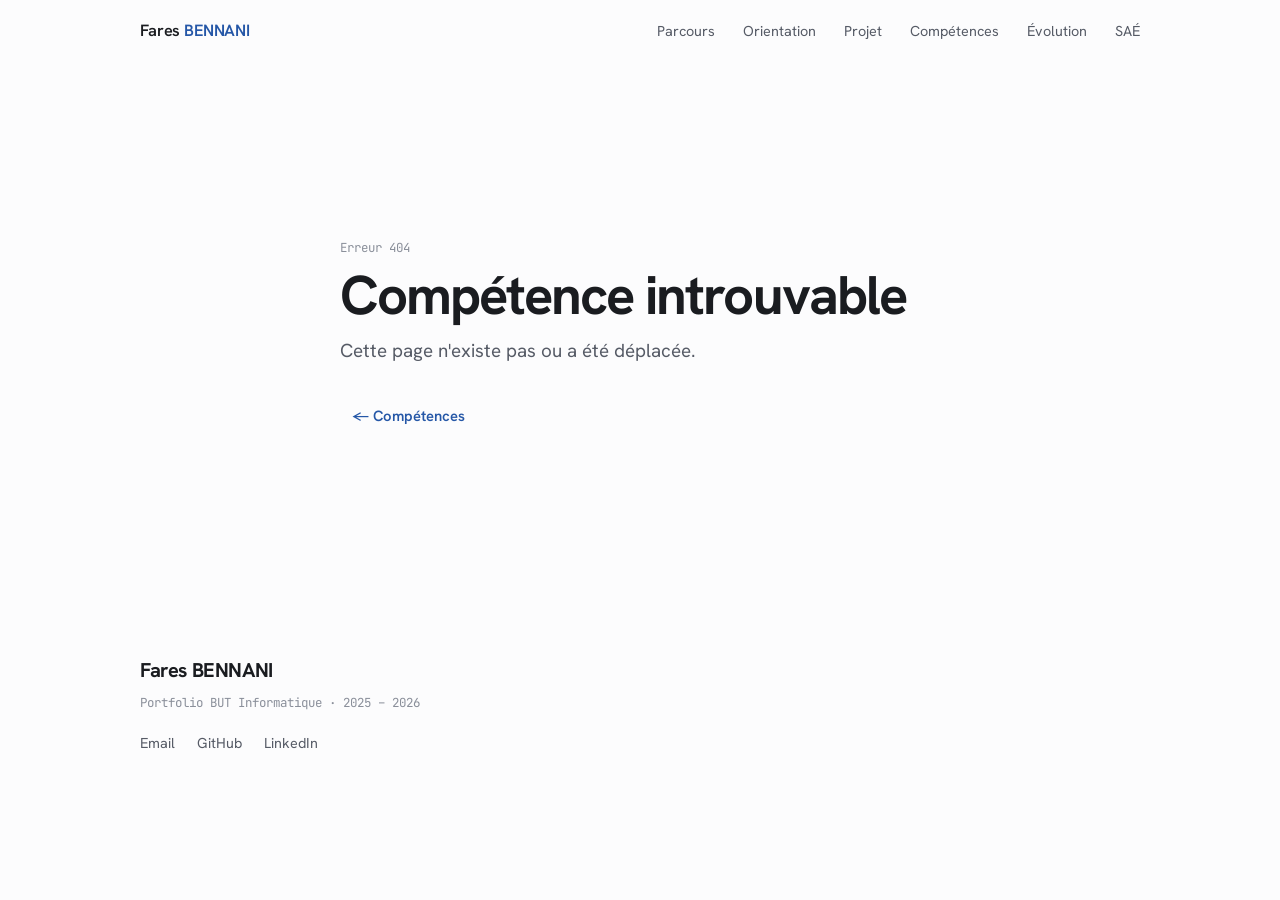
==== competence.html @ 4e6d329b "gros chantier" ====
<!DOCTYPE html>
<html lang="fr">
<head>
  <meta charset="UTF-8" />
  <meta name="viewport" content="width=device-width, initial-scale=1.0" />
  <title>Compétence — Fares BENNANI</title>
  <link rel="preconnect" href="https://fonts.googleapis.com" />
  <link rel="preconnect" href="https://fonts.gstatic.com" crossorigin />
  <link href="https://fonts.googleapis.com/css2?family=Hanken+Grotesk:wght@400;500;600;700&family=JetBrains+Mono:wght@400;500&display=swap" rel="stylesheet" />
  <link rel="stylesheet" href="css/style.css" />
</head>
<body data-page="competence">
  <header class="nav" id="navRoot"></header>
  <main id="main"></main>
  <footer class="footer" id="footerRoot"></footer>
  <script src="js/data.js"></script>
  <script src="js/app.js"></script>
</body>
</html>
---- css/style.css ----
/* ============================================================
   Portfolio — Fares BENNANI
   Thème clair, professionnel, minimaliste. Nuances de gris +
   un accent bleu sobre, rationné. Coins nets, interactions
   discrètes (aucun néon). Typo Hanken Grotesk + JetBrains Mono.
   Pas de filets : structure par bandes et contraste de surface.
   ============================================================ */

:root {
  /* Surfaces */
  --bg:        #fcfcfd;
  --bg-2:      #f2f3f5;   /* bande grise */
  --surface:   #f2f3f5;   /* cartes sur bande blanche */
  --surface-2: #e8eaed;   /* survol */

  /* Encre */
  --ink:      #1a1c20;
  --ink-soft: #565b66;
  --meta:     #8a8f9a;

  /* Accent (rationné) */
  --accent:       #2557a7;
  --accent-deep:  #1d4380;
  --accent-soft:  rgba(37, 87, 167, 0.10);
  --accent-faint: rgba(37, 87, 167, 0.06);

  /* Jauges */
  --track: #e1e4e9;

  /* Rayons — nets */
  --r-sm: 4px;
  --r-md: 6px;
  --r-lg: 8px;

  /* Rythme */
  --maxw:        1080px;
  --maxw-narrow: 680px;
  --gutter:      clamp(20px, 5vw, 40px);
  --pad-top:     clamp(104px, 14vw, 176px);
  --pad-bottom:  clamp(76px, 10vw, 140px);
  --gap-payload: clamp(44px, 6vw, 76px);

  /* Type */
  --font-display: 'Hanken Grotesk', -apple-system, BlinkMacSystemFont, 'Segoe UI', sans-serif;
  --font-text:    'Hanken Grotesk', -apple-system, BlinkMacSystemFont, 'Segoe UI', sans-serif;
  --font-mono:    'JetBrains Mono', ui-monospace, 'SF Mono', Menlo, monospace;

  --ease: cubic-bezier(0.4, 0, 0.2, 1);
}

* { margin: 0; padding: 0; box-sizing: border-box; }
html { scroll-behavior: smooth; }
body {
  font-family: var(--font-text);
  color: var(--ink);
  background: var(--bg);
  line-height: 1.55;
  -webkit-font-smoothing: antialiased;
  text-rendering: optimizeLegibility;
}
a { color: inherit; text-decoration: none; }
::selection { background: var(--accent-soft); }
:focus-visible { outline: 2px solid var(--accent); outline-offset: 3px; border-radius: var(--r-sm); }

/* ---------- Layout ---------- */
.container { width: 100%; max-width: var(--maxw); margin: 0 auto; padding: 0 var(--gutter); }
.container--narrow { max-width: var(--maxw-narrow); }
.section {
  padding: var(--pad-top) 0 var(--pad-bottom);
  background: var(--bg);
  --surface: #f2f3f5;
  --surface-2: #e8eaed;
}
.section--alt { background: var(--bg-2); --surface: #ffffff; --surface-2: #f4f5f7; }

/* ---------- Reveal ---------- */
.reveal { opacity: 0; transform: translateY(8px); transition: opacity .5s var(--ease), transform .5s var(--ease); }
.reveal.is-visible { opacity: 1; transform: none; }
@media (prefers-reduced-motion: reduce) {
  html { scroll-behavior: auto; }
  .reveal { opacity: 1; transform: none; transition: none; }
  * { transition-duration: .001ms !important; animation-duration: .001ms !important; }
}

/* ============ NAV ============ */
.nav {
  position: sticky; top: 0; z-index: 50;
  background: rgba(252, 252, 253, 0.82);
  backdrop-filter: saturate(160%) blur(16px);
  -webkit-backdrop-filter: saturate(160%) blur(16px);
}
.nav__inner {
  max-width: var(--maxw); margin: 0 auto; padding: 0 var(--gutter);
  height: 62px; display: flex; align-items: center; justify-content: space-between;
}
.nav__brand { font-family: var(--font-display); font-weight: 600; font-size: 1.02rem; letter-spacing: -0.01em; }
.nav__brand b { color: var(--accent); font-weight: 600; }
.nav__links { display: flex; gap: 28px; }
.nav__links a { position: relative; font-size: .9rem; color: var(--ink-soft); transition: color .2s var(--ease); }
.nav__links a::before {
  content: ""; position: absolute; left: -10px; top: 50%; width: 4px; height: 4px;
  border-radius: 1px; background: var(--accent); transform: translateY(-50%);
  opacity: 0; transition: opacity .18s var(--ease);
}
.nav__links a:hover { color: var(--ink); }
.nav__links a.is-active { color: var(--ink); }
.nav__links a.is-active::before { opacity: 1; }
.nav__toggle { display: none; flex-direction: column; gap: 5px; background: none; border: none; cursor: pointer; padding: 6px; }
.nav__toggle span { width: 22px; height: 1.5px; background: var(--ink); transition: transform .25s var(--ease), opacity .25s var(--ease); }
.nav__toggle.is-open span:nth-child(1) { transform: translateY(3.25px) rotate(45deg); }
.nav__toggle.is-open span:nth-child(2) { transform: translateY(-3.25px) rotate(-45deg); }

/* ============ HERO ============ */
.hero { padding: clamp(124px, 17vw, 210px) 0 clamp(84px, 11vw, 148px); }
.hero__eyebrow { font-family: var(--font-mono); font-size: .8rem; letter-spacing: .02em; color: var(--accent); margin-bottom: 22px; }
.hero__title { font-family: var(--font-display); font-weight: 700; font-size: clamp(3rem, 8vw, 5.8rem); line-height: 1; letter-spacing: -0.035em; }
.hero__accroche { font-family: var(--font-display); font-weight: 600; font-size: clamp(1.35rem, 3.4vw, 2.05rem); line-height: 1.15; letter-spacing: -0.02em; color: var(--accent); margin-top: 16px; }
.hero__lede { max-width: 56ch; margin-top: 22px; font-size: 1.175rem; line-height: 1.6; color: var(--ink-soft); }
.hero__actions { display: flex; gap: 12px; align-items: center; flex-wrap: wrap; margin-top: 36px; }

/* ============ BOUTONS (discrets, coins nets) ============ */
.btn { display: inline-flex; align-items: center; gap: 7px; padding: 11px 18px; border-radius: var(--r-sm); font-size: .925rem; font-weight: 600; transition: background .18s var(--ease), color .18s var(--ease); }
.btn--primary { background: var(--accent); color: #fff; }
.btn--primary:hover { background: var(--accent-deep); }
.btn--ghost { color: var(--accent); padding: 11px 12px; }
.btn--ghost:hover { background: var(--accent-soft); }

/* ============ EN-TÊTE DE SECTION ============ */
.section__head { margin-bottom: var(--gap-payload); }
.section__title { font-family: var(--font-display); font-weight: 700; font-size: clamp(1.9rem, 4.4vw, 3rem); line-height: 1.08; letter-spacing: -0.03em; }
.section__intro { max-width: 620px; margin-top: 14px; font-size: 1.15rem; line-height: 1.6; color: var(--ink-soft); }

/* Prose */
.prose { font-size: 1.15rem; line-height: 1.75; color: var(--ink-soft); }
.prose strong { color: var(--ink); font-weight: 600; }
.prose + .prose { margin-top: 16px; }

/* ============ GRILLES & CARTES ============ */
.grid { display: grid; grid-template-columns: repeat(auto-fit, minmax(260px, 1fr)); gap: clamp(14px, 2vw, 20px); }
.card { background: var(--surface); border-radius: var(--r-lg); padding: clamp(24px, 2.8vw, 34px); }
.card__title { font-family: var(--font-display); font-size: 1.2rem; font-weight: 600; margin-bottom: 10px; }
.card p { color: var(--ink-soft); font-size: 1.05rem; line-height: 1.6; }

/* Projet — axes */
.features { display: grid; grid-template-columns: repeat(auto-fit, minmax(220px, 1fr)); gap: clamp(14px, 2vw, 20px); }
.feature { background: var(--surface); border-radius: var(--r-lg); padding: clamp(22px, 2.4vw, 30px); }
.feature__title { font-family: var(--font-display); font-size: 1.18rem; font-weight: 600; margin-bottom: 8px; }
.feature p { color: var(--ink-soft); font-size: .98rem; line-height: 1.55; }

/* ============ TIMELINE ============ */
.timeline { display: flex; flex-direction: column; gap: clamp(34px, 5vw, 52px); }
.timeline__item { display: grid; grid-template-columns: minmax(110px, auto) 1fr; gap: clamp(16px, 3vw, 36px); align-items: start; }
.timeline__year { justify-self: start; font-family: var(--font-mono); font-size: .78rem; color: var(--ink-soft); background: var(--surface); padding: 5px 10px; border-radius: var(--r-sm); white-space: nowrap; }
.timeline__year--now { background: var(--accent); color: #fff; }
.timeline__body h3 { display: flex; align-items: center; gap: 9px; font-family: var(--font-display); font-weight: 600; font-size: 1.22rem; margin-bottom: 5px; }
.timeline__body h3::before { content: ""; flex: none; width: 6px; height: 6px; border-radius: 1px; background: var(--accent); }
.timeline__body p { color: var(--ink-soft); max-width: 620px; line-height: 1.6; }

/* ============ ÉVOLUTION ============ */
.evolution { display: grid; grid-template-columns: 1fr auto 1fr; gap: 20px; align-items: stretch; }
.evolution__col { background: var(--surface); border-radius: var(--r-lg); padding: clamp(24px, 2.8vw, 34px); }
.evolution__tag { display: inline-block; font-family: var(--font-mono); font-size: .78rem; color: var(--ink-soft); background: var(--surface-2); padding: 4px 10px; border-radius: var(--r-sm); margin-bottom: 14px; }
.evolution__tag--now { background: var(--accent); color: #fff; }
.evolution__col p { color: var(--ink-soft); line-height: 1.6; }
.evolution__arrow { align-self: center; font-size: 1.4rem; color: var(--meta); }

/* ============ COMPÉTENCES ============ */
.skills { display: grid; grid-template-columns: repeat(2, 1fr); gap: clamp(12px, 1.6vw, 18px); }
.skill { display: flex; flex-direction: column; gap: 12px; text-align: left; background: var(--surface); border: none; border-radius: var(--r-lg); padding: 20px 22px; color: inherit; cursor: pointer; transition: background .18s var(--ease); }
.skill:hover { background: var(--surface-2); }
.skill__head { display: flex; align-items: baseline; justify-content: space-between; gap: 12px; }
.skill__name { font-family: var(--font-display); font-size: 1.15rem; font-weight: 600; }
.skill__level { font-family: var(--font-mono); font-size: .72rem; letter-spacing: .02em; text-transform: uppercase; color: var(--meta); }
.skill__level--master { color: var(--accent); }
.skill__track { position: relative; height: 5px; border-radius: 999px; background: var(--track); }
.skill__fill { position: absolute; inset: 0 auto 0 0; width: var(--now); border-radius: 999px; background: var(--accent); transform-origin: left; transform: scaleX(0); transition: transform .7s var(--ease); }
.reveal.is-visible .skill__fill, .skill.is-visible .skill__fill { transform: scaleX(1); }
.skill__before { position: absolute; top: 50%; left: var(--before); width: 9px; height: 9px; border-radius: 50%; background: var(--bg); box-shadow: 0 0 0 2px var(--meta) inset; transform: translate(-50%, -50%); }
.skill__scale { display: flex; justify-content: space-between; gap: 8px; font-family: var(--font-mono); font-size: .74rem; color: var(--meta); }
.skill__pt--now { color: var(--accent); }
.skill__pt--new { color: var(--accent); text-transform: uppercase; letter-spacing: .03em; }
.skill__cue { font-size: .8rem; font-weight: 600; color: var(--accent); opacity: 0; transition: opacity .18s var(--ease); }
.skill:hover .skill__cue { opacity: 1; }

/* Savoir-être */
.softskills { display: flex; flex-wrap: wrap; align-items: center; gap: 9px; margin-top: 32px; }
.softskills__label { font-family: var(--font-mono); font-size: .74rem; text-transform: uppercase; color: var(--meta); margin-right: 6px; }
.chip { display: inline-block; font-size: .875rem; font-weight: 500; color: var(--ink); background: var(--surface); border-radius: var(--r-sm); padding: 7px 12px; transition: background .18s var(--ease), color .18s var(--ease); }
a.chip:hover { background: var(--accent-soft); color: var(--accent); }

/* ============ SAÉ ============ */
.sae-group + .sae-group { margin-top: clamp(34px, 5vw, 60px); }
.sae-group__title { display: flex; align-items: baseline; gap: 12px; margin-bottom: 18px; }
.sae-group__name { font-family: var(--font-display); font-size: 1.35rem; font-weight: 700; letter-spacing: -0.02em; }
.sae-group__range { font-family: var(--font-mono); font-size: .78rem; color: var(--meta); }
.sae-card { display: flex; flex-direction: column; background: var(--surface); border-radius: var(--r-lg); padding: 22px; transition: background .18s var(--ease); }
.sae-card:hover { background: var(--surface-2); }
.sae-card__id { font-family: var(--font-mono); font-size: .78rem; color: var(--accent); }
.sae-card__title { font-family: var(--font-display); font-size: 1.1rem; font-weight: 600; margin: 9px 0 7px; }
.sae-card__desc { color: var(--ink-soft); font-size: .98rem; line-height: 1.55; flex: 1; }
.sae-card__more { margin-top: 16px; display: flex; gap: 14px; font-size: .85rem; font-weight: 600; color: var(--accent); }
.sae-card__more .mono { font-family: var(--font-mono); font-weight: 400; color: var(--meta); }

/* ============ PAGES DÉTAIL ============ */
.detail__hero { padding: clamp(48px, 7vw, 88px) 0 clamp(34px, 5vw, 52px); background: var(--bg-2); --surface: #ffffff; }
.detail__back { display: inline-block; font-size: .875rem; font-weight: 600; color: var(--accent); margin-bottom: 24px; }
.detail__meta { font-family: var(--font-mono); font-size: .78rem; color: var(--meta); }
.detail__meta .is-master { color: var(--accent); }
.detail__title { font-family: var(--font-display); font-weight: 700; font-size: clamp(2.1rem, 5vw, 3.4rem); line-height: 1.05; letter-spacing: -0.035em; margin-top: 10px; }
.detail__tagline { font-size: 1.18rem; color: var(--ink-soft); margin-top: 12px; max-width: 640px; }
.detail__tags { display: flex; flex-wrap: wrap; gap: 9px; margin-top: 22px; }
.detail__actions { display: flex; flex-wrap: wrap; gap: 12px; margin-top: 26px; }
.detail h2 { font-family: var(--font-display); font-size: 1.4rem; font-weight: 700; letter-spacing: -0.02em; margin: 40px 0 12px; }
.detail h2:first-child { margin-top: 0; }
.detail .prose { color: var(--ink-soft); }
.points { margin: 0; padding-left: 20px; color: var(--ink-soft); }
.points li { font-size: 1.05rem; line-height: 1.6; margin-bottom: 7px; }
.projet__img { width: 100%; border-radius: var(--r-md); margin: 8px 0 24px; display: block; }
.projet__img-placeholder { width: 100%; min-height: 220px; background: var(--surface-2); border-radius: var(--r-md); display: flex; align-items: center; justify-content: center; color: var(--meta); font-family: var(--mono); font-size: 0.85rem; margin: 8px 0 24px; }
.chip--solid { background: var(--accent); color: #fff; }
.chip--mono { font-family: var(--font-mono); font-size: .8rem; }

/* Preuve (callout sans titre) */
.proofnote { position: relative; background: var(--accent-faint); border-radius: var(--r-md); padding: 15px 17px 15px 32px; margin-bottom: 8px; color: var(--ink); font-size: 1.05rem; line-height: 1.6; }
.proofnote::before { content: ""; position: absolute; left: 15px; top: 22px; width: 6px; height: 6px; border-radius: 1px; background: var(--accent); }

/* Extrait de code (clair) */
.codeblock { margin: 0; background: var(--bg-2); color: #20242c; border-radius: var(--r-md); padding: 18px 20px; overflow-x: auto; font-family: var(--font-mono); font-size: .82rem; line-height: 1.65; }
.codeblock code { font-family: inherit; white-space: pre; }

/* Réfs projets (page compétence) */
.reflist { display: grid; gap: 12px; }
.refcard { background: var(--surface); border-radius: var(--r-md); padding: 20px 22px; }
.refcard__title { font-family: var(--font-display); font-size: 1.1rem; font-weight: 600; }
.refcard__desc { color: var(--ink-soft); margin-top: 5px; line-height: 1.55; }
.refcard__actions { display: flex; flex-wrap: wrap; gap: 18px; margin-top: 13px; font-size: .875rem; font-weight: 600; }
.refcard__actions a { color: var(--accent); }

/* ============ FOOTER ============ */
.footer { padding: clamp(56px, 7vw, 88px) 0 56px; background: var(--bg); }
.footer__name { font-family: var(--font-display); font-weight: 700; font-size: 1.25rem; letter-spacing: -0.02em; }
.footer__meta { font-family: var(--font-mono); color: var(--meta); font-size: .78rem; margin: 7px 0 20px; }
.footer__links { display: flex; flex-wrap: wrap; gap: 22px; }
.footer__links a { font-size: .9rem; color: var(--ink-soft); transition: color .18s var(--ease); }
.footer__links a:hover { color: var(--accent); }

/* ============ RESPONSIVE ============ */
@media (max-width: 760px) {
  .nav__links {
    position: fixed; inset: 62px 0 auto 0; flex-direction: column; gap: 0;
    background: rgba(252, 252, 253, 0.98); backdrop-filter: blur(16px); -webkit-backdrop-filter: blur(16px);
    padding: 8px 0; transform: translateY(-130%); transition: transform .3s var(--ease);
  }
  .nav__links.is-open { transform: translateY(0); }
  .nav__links a { padding: 14px var(--gutter); }
  .nav__links a::before { display: none; }
  .nav__toggle { display: flex; }
  .skills { grid-template-columns: 1fr; }
  .evolution { grid-template-columns: 1fr; }
  .evolution__arrow { transform: rotate(90deg); justify-self: center; }
  .timeline__item { grid-template-columns: 1fr; gap: 12px; }
}
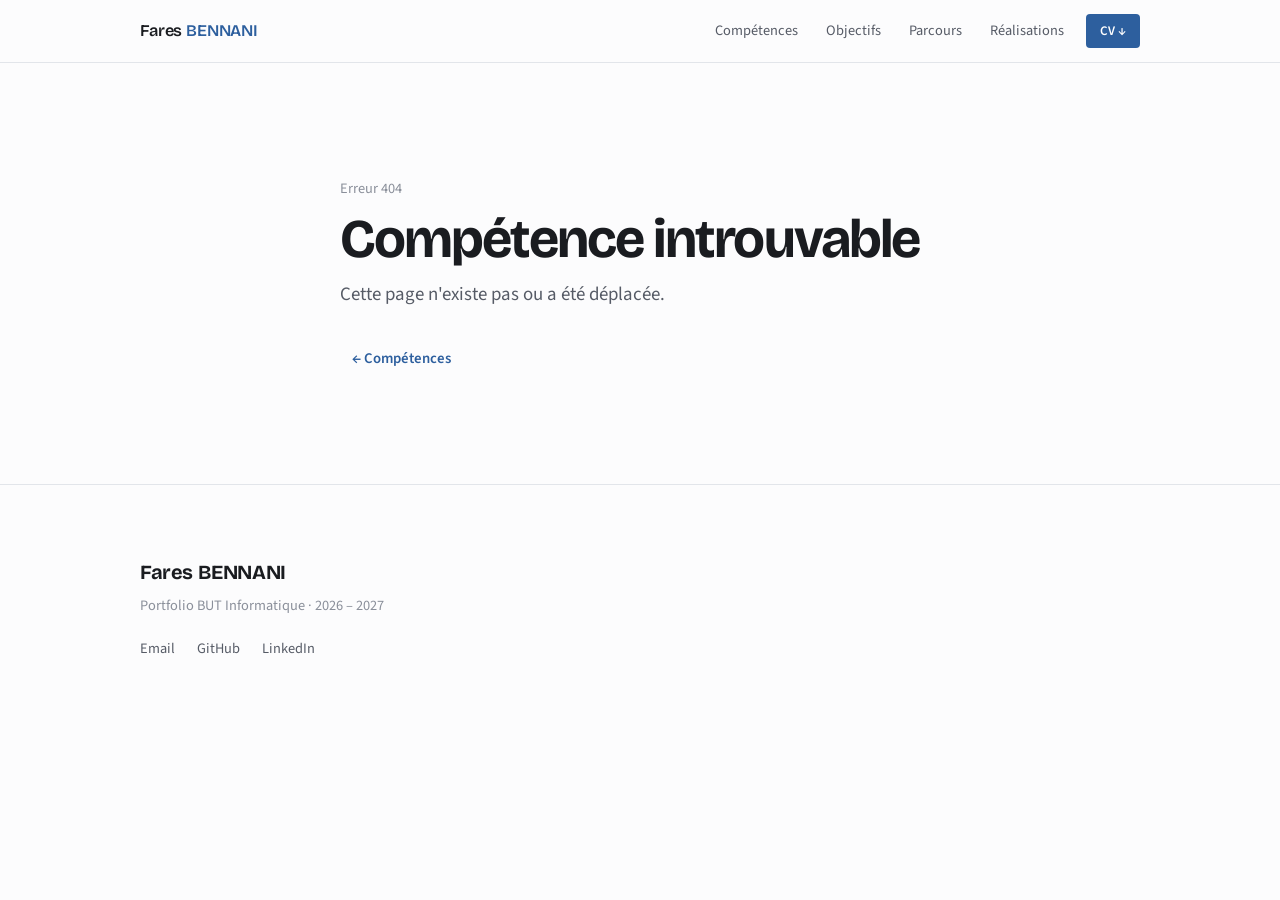
==== commit 41743ed8: "Mise à jour du portfolio pour le BUT 3 - Passage en BUT 3 (2026-2027) : en-tête, parcours et objecti" ====
--- a/competence.html
+++ b/competence.html
@@ -6,7 +6,7 @@
   <title>Compétence — Fares BENNANI</title>
   <link rel="preconnect" href="https://fonts.googleapis.com" />
   <link rel="preconnect" href="https://fonts.gstatic.com" crossorigin />
-  <link href="https://fonts.googleapis.com/css2?family=Hanken+Grotesk:wght@400;500;600;700&family=JetBrains+Mono:wght@400;500&display=swap" rel="stylesheet" />
+  <link href="https://fonts.googleapis.com/css2?family=Bricolage+Grotesque:opsz,wght@12..96,600;12..96,700&family=Source+Sans+3:wght@400;500;600;700&family=JetBrains+Mono:wght@400&display=swap" rel="stylesheet" />
   <link rel="stylesheet" href="css/style.css" />
 </head>
 <body data-page="competence">
--- a/css/style.css
+++ b/css/style.css
@@ -1,9 +1,10 @@
 /* ============================================================
    Portfolio — Fares BENNANI
    Thème clair, professionnel, minimaliste. Nuances de gris +
-   un accent bleu sobre, rationné. Coins nets, interactions
-   discrètes (aucun néon). Typo Hanken Grotesk + JetBrains Mono.
-   Pas de filets : structure par bandes et contraste de surface.
+   un accent bleu sobre (celui du CV), rationné. Coins nets,
+   interactions discrètes. Typo Bricolage Grotesque (titres) +
+   Source Sans 3 (texte) ; JetBrains Mono réservé au code.
+   Cartes blanches à filet fin, structure par bandes.
    ============================================================ */
 
 :root {
@@ -19,10 +20,14 @@
   --meta:     #8a8f9a;
 
   /* Accent (rationné) */
-  --accent:       #2557a7;
-  --accent-deep:  #1d4380;
-  --accent-soft:  rgba(37, 87, 167, 0.10);
-  --accent-faint: rgba(37, 87, 167, 0.06);
+  --accent:       #2d5f9e;
+  --accent-deep:  #224a7c;
+  --accent-soft:  rgba(45, 95, 158, 0.10);
+  --accent-faint: rgba(45, 95, 158, 0.06);
+
+  /* Filets */
+  --line:   #e2e5ea;
+  --line-2: #c9ced6;
 
   /* Jauges */
   --track: #e1e4e9;
@@ -36,13 +41,13 @@
   --maxw:        1080px;
   --maxw-narrow: 680px;
   --gutter:      clamp(20px, 5vw, 40px);
-  --pad-top:     clamp(104px, 14vw, 176px);
-  --pad-bottom:  clamp(76px, 10vw, 140px);
-  --gap-payload: clamp(44px, 6vw, 76px);
+  --pad-top:     clamp(72px, 9vw, 120px);
+  --pad-bottom:  clamp(64px, 8vw, 104px);
+  --gap-payload: clamp(30px, 4vw, 48px);
 
   /* Type */
-  --font-display: 'Hanken Grotesk', -apple-system, BlinkMacSystemFont, 'Segoe UI', sans-serif;
-  --font-text:    'Hanken Grotesk', -apple-system, BlinkMacSystemFont, 'Segoe UI', sans-serif;
+  --font-display: 'Bricolage Grotesque', -apple-system, BlinkMacSystemFont, 'Segoe UI', sans-serif;
+  --font-text:    'Source Sans 3', -apple-system, BlinkMacSystemFont, 'Segoe UI', sans-serif;
   --font-mono:    'JetBrains Mono', ui-monospace, 'SF Mono', Menlo, monospace;
 
   --ease: cubic-bezier(0.4, 0, 0.2, 1);
@@ -68,10 +73,10 @@
 .section {
   padding: var(--pad-top) 0 var(--pad-bottom);
   background: var(--bg);
-  --surface: #f2f3f5;
-  --surface-2: #e8eaed;
-}
-.section--alt { background: var(--bg-2); --surface: #ffffff; --surface-2: #f4f5f7; }
+  --surface: #ffffff;
+  --surface-2: #f7f8fa;
+}
+.section--alt { background: var(--bg-2); --surface: #ffffff; --surface-2: #ffffff; }
 
 /* ---------- Reveal ---------- */
 .reveal { opacity: 0; transform: translateY(8px); transition: opacity .5s var(--ease), transform .5s var(--ease); }
@@ -85,9 +90,8 @@
 /* ============ NAV ============ */
 .nav {
   position: sticky; top: 0; z-index: 50;
-  background: rgba(252, 252, 253, 0.82);
-  backdrop-filter: saturate(160%) blur(16px);
-  -webkit-backdrop-filter: saturate(160%) blur(16px);
+  background: var(--bg);
+  border-bottom: 1px solid var(--line);
 }
 .nav__inner {
   max-width: var(--maxw); margin: 0 auto; padding: 0 var(--gutter);
@@ -105,17 +109,22 @@
 .nav__links a:hover { color: var(--ink); }
 .nav__links a.is-active { color: var(--ink); }
 .nav__links a.is-active::before { opacity: 1; }
+.nav__right { display: flex; align-items: center; gap: 22px; }
+.nav__cv { font-size: .82rem; font-weight: 600; color: #fff; background: var(--accent); padding: 7px 14px; border-radius: var(--r-sm); transition: background .18s var(--ease); white-space: nowrap; }
+.nav__cv:hover { background: var(--accent-deep); }
 .nav__toggle { display: none; flex-direction: column; gap: 5px; background: none; border: none; cursor: pointer; padding: 6px; }
 .nav__toggle span { width: 22px; height: 1.5px; background: var(--ink); transition: transform .25s var(--ease), opacity .25s var(--ease); }
 .nav__toggle.is-open span:nth-child(1) { transform: translateY(3.25px) rotate(45deg); }
 .nav__toggle.is-open span:nth-child(2) { transform: translateY(-3.25px) rotate(-45deg); }
 
 /* ============ HERO ============ */
-.hero { padding: clamp(124px, 17vw, 210px) 0 clamp(84px, 11vw, 148px); }
+.hero { padding: clamp(80px, 11vw, 140px) 0 clamp(64px, 8vw, 104px); border-bottom: 1px solid var(--line); }
 .hero__eyebrow { font-family: var(--font-mono); font-size: .8rem; letter-spacing: .02em; color: var(--accent); margin-bottom: 22px; }
-.hero__title { font-family: var(--font-display); font-weight: 700; font-size: clamp(3rem, 8vw, 5.8rem); line-height: 1; letter-spacing: -0.035em; }
+.hero__title { font-family: var(--font-display); font-weight: 700; font-size: clamp(2.8rem, 7.4vw, 5.2rem); line-height: 1; letter-spacing: -0.03em; }
 .hero__accroche { font-family: var(--font-display); font-weight: 600; font-size: clamp(1.35rem, 3.4vw, 2.05rem); line-height: 1.15; letter-spacing: -0.02em; color: var(--accent); margin-top: 16px; }
 .hero__lede { max-width: 56ch; margin-top: 22px; font-size: 1.175rem; line-height: 1.6; color: var(--ink-soft); }
+.hero__inline-link { color: var(--accent); font-weight: 600; text-decoration: none; border-bottom: 1.5px solid transparent; transition: border-color .15s; }
+.hero__inline-link:hover { border-bottom-color: var(--accent); }
 .hero__actions { display: flex; gap: 12px; align-items: center; flex-wrap: wrap; margin-top: 36px; }
 
 /* ============ BOUTONS (discrets, coins nets) ============ */
@@ -127,7 +136,7 @@
 
 /* ============ EN-TÊTE DE SECTION ============ */
 .section__head { margin-bottom: var(--gap-payload); }
-.section__title { font-family: var(--font-display); font-weight: 700; font-size: clamp(1.9rem, 4.4vw, 3rem); line-height: 1.08; letter-spacing: -0.03em; }
+.section__title { font-family: var(--font-display); font-weight: 700; font-size: clamp(1.8rem, 4vw, 2.6rem); line-height: 1.1; letter-spacing: -0.025em; }
 .section__intro { max-width: 620px; margin-top: 14px; font-size: 1.15rem; line-height: 1.6; color: var(--ink-soft); }
 
 /* Prose */
@@ -137,74 +146,78 @@
 
 /* ============ GRILLES & CARTES ============ */
 .grid { display: grid; grid-template-columns: repeat(auto-fit, minmax(260px, 1fr)); gap: clamp(14px, 2vw, 20px); }
-.card { background: var(--surface); border-radius: var(--r-lg); padding: clamp(24px, 2.8vw, 34px); }
+.card { background: var(--surface); border: 1px solid var(--line); border-radius: var(--r-lg); padding: clamp(24px, 2.8vw, 34px); }
 .card__title { font-family: var(--font-display); font-size: 1.2rem; font-weight: 600; margin-bottom: 10px; }
 .card p { color: var(--ink-soft); font-size: 1.05rem; line-height: 1.6; }
 
 /* Projet — axes */
 .features { display: grid; grid-template-columns: repeat(auto-fit, minmax(220px, 1fr)); gap: clamp(14px, 2vw, 20px); }
-.feature { background: var(--surface); border-radius: var(--r-lg); padding: clamp(22px, 2.4vw, 30px); }
+.feature { background: var(--surface); border: 1px solid var(--line); border-radius: var(--r-lg); padding: clamp(22px, 2.4vw, 30px); }
 .feature__title { font-family: var(--font-display); font-size: 1.18rem; font-weight: 600; margin-bottom: 8px; }
 .feature p { color: var(--ink-soft); font-size: .98rem; line-height: 1.55; }
 
 /* ============ TIMELINE ============ */
 .timeline { display: flex; flex-direction: column; gap: clamp(34px, 5vw, 52px); }
 .timeline__item { display: grid; grid-template-columns: minmax(110px, auto) 1fr; gap: clamp(16px, 3vw, 36px); align-items: start; }
-.timeline__year { justify-self: start; font-family: var(--font-mono); font-size: .78rem; color: var(--ink-soft); background: var(--surface); padding: 5px 10px; border-radius: var(--r-sm); white-space: nowrap; }
-.timeline__year--now { background: var(--accent); color: #fff; }
+.timeline__year { justify-self: start; font-size: .95rem; font-weight: 600; font-variant-numeric: tabular-nums; color: var(--ink-soft); padding: 2px 0; white-space: nowrap; }
+.timeline__year--now { color: var(--accent); }
 .timeline__body h3 { display: flex; align-items: center; gap: 9px; font-family: var(--font-display); font-weight: 600; font-size: 1.22rem; margin-bottom: 5px; }
 .timeline__body h3::before { content: ""; flex: none; width: 6px; height: 6px; border-radius: 1px; background: var(--accent); }
 .timeline__body p { color: var(--ink-soft); max-width: 620px; line-height: 1.6; }
 
 /* ============ ÉVOLUTION ============ */
 .evolution { display: grid; grid-template-columns: 1fr auto 1fr; gap: 20px; align-items: stretch; }
-.evolution__col { background: var(--surface); border-radius: var(--r-lg); padding: clamp(24px, 2.8vw, 34px); }
-.evolution__tag { display: inline-block; font-family: var(--font-mono); font-size: .78rem; color: var(--ink-soft); background: var(--surface-2); padding: 4px 10px; border-radius: var(--r-sm); margin-bottom: 14px; }
+.evolution__col { background: var(--surface); border: 1px solid var(--line); border-radius: var(--r-lg); padding: clamp(24px, 2.8vw, 34px); }
+.evolution__tag { display: inline-block; font-size: .85rem; font-weight: 600; color: var(--ink-soft); background: var(--surface-2); padding: 4px 10px; border-radius: var(--r-sm); margin-bottom: 14px; }
 .evolution__tag--now { background: var(--accent); color: #fff; }
 .evolution__col p { color: var(--ink-soft); line-height: 1.6; }
 .evolution__arrow { align-self: center; font-size: 1.4rem; color: var(--meta); }
 
 /* ============ COMPÉTENCES ============ */
 .skills { display: grid; grid-template-columns: repeat(2, 1fr); gap: clamp(12px, 1.6vw, 18px); }
-.skill { display: flex; flex-direction: column; gap: 12px; text-align: left; background: var(--surface); border: none; border-radius: var(--r-lg); padding: 20px 22px; color: inherit; cursor: pointer; transition: background .18s var(--ease); }
-.skill:hover { background: var(--surface-2); }
+.skill { display: flex; flex-direction: column; gap: 12px; text-align: left; background: var(--surface); border: 1px solid var(--line); border-radius: var(--r-lg); padding: 20px 22px; color: inherit; cursor: pointer; transition: border-color .18s var(--ease); }
+.skill:hover { border-color: var(--line-2); }
 .skill__head { display: flex; align-items: baseline; justify-content: space-between; gap: 12px; }
 .skill__name { font-family: var(--font-display); font-size: 1.15rem; font-weight: 600; }
-.skill__level { font-family: var(--font-mono); font-size: .72rem; letter-spacing: .02em; text-transform: uppercase; color: var(--meta); }
+.skill__level { font-size: .85rem; font-weight: 500; color: var(--meta); }
 .skill__level--master { color: var(--accent); }
 .skill__track { position: relative; height: 5px; border-radius: 999px; background: var(--track); }
 .skill__fill { position: absolute; inset: 0 auto 0 0; width: var(--now); border-radius: 999px; background: var(--accent); transform-origin: left; transform: scaleX(0); transition: transform .7s var(--ease); }
 .reveal.is-visible .skill__fill, .skill.is-visible .skill__fill { transform: scaleX(1); }
 .skill__before { position: absolute; top: 50%; left: var(--before); width: 9px; height: 9px; border-radius: 50%; background: var(--bg); box-shadow: 0 0 0 2px var(--meta) inset; transform: translate(-50%, -50%); }
-.skill__scale { display: flex; justify-content: space-between; gap: 8px; font-family: var(--font-mono); font-size: .74rem; color: var(--meta); }
+.skill__scale { display: flex; justify-content: space-between; gap: 8px; font-size: .85rem; font-variant-numeric: tabular-nums; color: var(--meta); }
 .skill__pt--now { color: var(--accent); }
-.skill__pt--new { color: var(--accent); text-transform: uppercase; letter-spacing: .03em; }
+.skill__pt--new { color: var(--accent); font-weight: 600; }
 .skill__cue { font-size: .8rem; font-weight: 600; color: var(--accent); opacity: 0; transition: opacity .18s var(--ease); }
 .skill:hover .skill__cue { opacity: 1; }
 
 /* Savoir-être */
 .softskills { display: flex; flex-wrap: wrap; align-items: center; gap: 9px; margin-top: 32px; }
-.softskills__label { font-family: var(--font-mono); font-size: .74rem; text-transform: uppercase; color: var(--meta); margin-right: 6px; }
-.chip { display: inline-block; font-size: .875rem; font-weight: 500; color: var(--ink); background: var(--surface); border-radius: var(--r-sm); padding: 7px 12px; transition: background .18s var(--ease), color .18s var(--ease); }
+.softskills__label { font-size: .95rem; font-weight: 600; color: var(--ink); margin-right: 6px; }
+.chip { display: inline-block; font-size: .9rem; font-weight: 500; color: var(--ink); background: var(--surface); border: 1px solid var(--line); border-radius: var(--r-sm); padding: 6px 12px; transition: background .18s var(--ease), color .18s var(--ease); }
 a.chip:hover { background: var(--accent-soft); color: var(--accent); }
+.softskill-btn { border: none; cursor: pointer; font-family: inherit; -webkit-appearance: none; appearance: none; }
+button.chip:hover { background: var(--accent-soft); color: var(--accent); }
+.softskill-btn.is-active { background: var(--accent); border-color: var(--accent); color: #fff; }
+.softskill-detail { margin-top: 18px; background: var(--surface); border: 1px solid var(--line); border-radius: var(--r-md); padding: 16px 20px; }
 
 /* ============ SAÉ ============ */
 .sae-group + .sae-group { margin-top: clamp(34px, 5vw, 60px); }
 .sae-group__title { display: flex; align-items: baseline; gap: 12px; margin-bottom: 18px; }
 .sae-group__name { font-family: var(--font-display); font-size: 1.35rem; font-weight: 700; letter-spacing: -0.02em; }
-.sae-group__range { font-family: var(--font-mono); font-size: .78rem; color: var(--meta); }
-.sae-card { display: flex; flex-direction: column; background: var(--surface); border-radius: var(--r-lg); padding: 22px; transition: background .18s var(--ease); }
-.sae-card:hover { background: var(--surface-2); }
-.sae-card__id { font-family: var(--font-mono); font-size: .78rem; color: var(--accent); }
+.sae-group__range { font-size: .9rem; color: var(--meta); }
+.sae-card { display: flex; flex-direction: column; background: var(--surface); border: 1px solid var(--line); border-radius: var(--r-lg); padding: 22px; transition: border-color .18s var(--ease); }
+.sae-card:hover { border-color: var(--line-2); }
+.sae-card__id { font-size: .85rem; font-weight: 600; color: var(--accent); }
 .sae-card__title { font-family: var(--font-display); font-size: 1.1rem; font-weight: 600; margin: 9px 0 7px; }
 .sae-card__desc { color: var(--ink-soft); font-size: .98rem; line-height: 1.55; flex: 1; }
 .sae-card__more { margin-top: 16px; display: flex; gap: 14px; font-size: .85rem; font-weight: 600; color: var(--accent); }
-.sae-card__more .mono { font-family: var(--font-mono); font-weight: 400; color: var(--meta); }
+.sae-card__more .mono { font-weight: 400; color: var(--meta); }
 
 /* ============ PAGES DÉTAIL ============ */
-.detail__hero { padding: clamp(48px, 7vw, 88px) 0 clamp(34px, 5vw, 52px); background: var(--bg-2); --surface: #ffffff; }
+.detail__hero { padding: clamp(48px, 7vw, 88px) 0 clamp(34px, 5vw, 52px); background: var(--bg-2); border-bottom: 1px solid var(--line); --surface: #ffffff; }
 .detail__back { display: inline-block; font-size: .875rem; font-weight: 600; color: var(--accent); margin-bottom: 24px; }
-.detail__meta { font-family: var(--font-mono); font-size: .78rem; color: var(--meta); }
+.detail__meta { font-size: .9rem; color: var(--meta); }
 .detail__meta .is-master { color: var(--accent); }
 .detail__title { font-family: var(--font-display); font-weight: 700; font-size: clamp(2.1rem, 5vw, 3.4rem); line-height: 1.05; letter-spacing: -0.035em; margin-top: 10px; }
 .detail__tagline { font-size: 1.18rem; color: var(--ink-soft); margin-top: 12px; max-width: 640px; }
@@ -216,12 +229,12 @@
 .points { margin: 0; padding-left: 20px; color: var(--ink-soft); }
 .points li { font-size: 1.05rem; line-height: 1.6; margin-bottom: 7px; }
 .projet__img { width: 100%; border-radius: var(--r-md); margin: 8px 0 24px; display: block; }
-.projet__img-placeholder { width: 100%; min-height: 220px; background: var(--surface-2); border-radius: var(--r-md); display: flex; align-items: center; justify-content: center; color: var(--meta); font-family: var(--mono); font-size: 0.85rem; margin: 8px 0 24px; }
+.projet__img-placeholder { width: 100%; min-height: 220px; background: var(--bg-2); border: 1px dashed var(--line-2); border-radius: var(--r-md); display: flex; align-items: center; justify-content: center; color: var(--meta); font-size: 0.95rem; margin: 8px 0 24px; }
 .chip--solid { background: var(--accent); color: #fff; }
 .chip--mono { font-family: var(--font-mono); font-size: .8rem; }
 
 /* Preuve (callout sans titre) */
-.proofnote { position: relative; background: var(--accent-faint); border-radius: var(--r-md); padding: 15px 17px 15px 32px; margin-bottom: 8px; color: var(--ink); font-size: 1.05rem; line-height: 1.6; }
+.proofnote { position: relative; background: var(--surface); border: 1px solid var(--line); border-radius: var(--r-md); padding: 15px 17px 15px 32px; margin-bottom: 8px; color: var(--ink); font-size: 1.05rem; line-height: 1.6; }
 .proofnote::before { content: ""; position: absolute; left: 15px; top: 22px; width: 6px; height: 6px; border-radius: 1px; background: var(--accent); }
 
 /* Extrait de code (clair) */
@@ -230,16 +243,16 @@
 
 /* Réfs projets (page compétence) */
 .reflist { display: grid; gap: 12px; }
-.refcard { background: var(--surface); border-radius: var(--r-md); padding: 20px 22px; }
+.refcard { background: var(--surface); border: 1px solid var(--line); border-radius: var(--r-md); padding: 20px 22px; }
 .refcard__title { font-family: var(--font-display); font-size: 1.1rem; font-weight: 600; }
 .refcard__desc { color: var(--ink-soft); margin-top: 5px; line-height: 1.55; }
 .refcard__actions { display: flex; flex-wrap: wrap; gap: 18px; margin-top: 13px; font-size: .875rem; font-weight: 600; }
 .refcard__actions a { color: var(--accent); }
 
 /* ============ FOOTER ============ */
-.footer { padding: clamp(56px, 7vw, 88px) 0 56px; background: var(--bg); }
+.footer { padding: clamp(48px, 6vw, 72px) 0 48px; background: var(--bg); border-top: 1px solid var(--line); }
 .footer__name { font-family: var(--font-display); font-weight: 700; font-size: 1.25rem; letter-spacing: -0.02em; }
-.footer__meta { font-family: var(--font-mono); color: var(--meta); font-size: .78rem; margin: 7px 0 20px; }
+.footer__meta { color: var(--meta); font-size: .9rem; margin: 7px 0 20px; }
 .footer__links { display: flex; flex-wrap: wrap; gap: 22px; }
 .footer__links a { font-size: .9rem; color: var(--ink-soft); transition: color .18s var(--ease); }
 .footer__links a:hover { color: var(--accent); }
@@ -248,7 +261,7 @@
 @media (max-width: 760px) {
   .nav__links {
     position: fixed; inset: 62px 0 auto 0; flex-direction: column; gap: 0;
-    background: rgba(252, 252, 253, 0.98); backdrop-filter: blur(16px); -webkit-backdrop-filter: blur(16px);
+    background: var(--bg); border-bottom: 1px solid var(--line);
     padding: 8px 0; transform: translateY(-130%); transition: transform .3s var(--ease);
   }
   .nav__links.is-open { transform: translateY(0); }
@@ -260,3 +273,73 @@
   .evolution__arrow { transform: rotate(90deg); justify-self: center; }
   .timeline__item { grid-template-columns: 1fr; gap: 12px; }
 }
+
+/* ============ HÉRO (présentation) ============ */
+.hero__grid { display: grid; grid-template-columns: 1fr auto; gap: clamp(28px, 5vw, 72px); align-items: center; }
+.hero__status { display: inline-flex; align-items: center; gap: 9px; font-size: 1rem; font-weight: 500; color: var(--ink-soft); margin-bottom: 18px; }
+.hero__status::before { content: ""; width: 8px; height: 8px; border-radius: 50%; background: #2f9e5b; }
+.hero__contacts { display: flex; flex-wrap: wrap; gap: 20px; margin-top: 26px; font-size: .9rem; }
+.hero__contacts a { color: var(--ink-soft); transition: color .18s var(--ease); }
+.hero__contacts a:hover { color: var(--accent); }
+.hero__avatar { position: relative; width: clamp(150px, 20vw, 230px); aspect-ratio: 1; border-radius: var(--r-lg); overflow: hidden; background: var(--surface-2); flex-shrink: 0; }
+.hero__avatar-fb { position: absolute; inset: 0; display: flex; align-items: center; justify-content: center; font-family: var(--font-display); font-weight: 700; font-size: clamp(2.4rem, 5vw, 3.6rem); color: var(--meta); letter-spacing: -0.03em; }
+.hero__avatar img { position: relative; width: 100%; height: 100%; object-fit: cover; display: block; }
+
+/* ============ COMPÉTENCES (les 6) ============ */
+.comps { display: grid; grid-template-columns: repeat(auto-fit, minmax(290px, 1fr)); gap: clamp(14px, 2vw, 20px); }
+.comp { display: flex; flex-direction: column; background: var(--surface); border: 1px solid var(--line); border-radius: var(--r-lg); padding: clamp(22px, 2.4vw, 28px); transition: border-color .18s var(--ease); }
+.comp:hover { border-color: var(--line-2); }
+.comp__top { display: flex; align-items: center; justify-content: space-between; gap: 12px; }
+.comp__name { font-family: var(--font-display); font-size: 1.35rem; font-weight: 700; letter-spacing: -0.02em; }
+.comp__full { font-size: .98rem; font-weight: 600; color: var(--ink); margin-top: 10px; line-height: 1.4; }
+.comp__short { font-size: .92rem; color: var(--ink-soft); margin-top: 8px; line-height: 1.55; flex-grow: 1; }
+.comp__level { font-size: .9rem; font-weight: 500; color: var(--meta); margin-top: 16px; }
+.comp__level b { color: var(--accent); font-weight: 500; }
+.comp__cue { font-size: .85rem; font-weight: 600; color: var(--accent); margin-top: 12px; }
+
+/* pastilles de niveau (sur 4) */
+.dots { display: inline-flex; gap: 4px; }
+.dot { width: 7px; height: 7px; border-radius: 50%; background: var(--track); }
+.dot--on { background: var(--accent); box-shadow: none; }
+
+/* page détail compétence */
+.comp-level { display: flex; align-items: center; gap: 14px; margin-top: 22px; font-size: .95rem; color: var(--ink-soft); }
+.comp-level b { color: var(--accent); font-weight: 500; }
+.reflect { display: grid; gap: 14px; margin-top: 6px; }
+.reflect__q { background: var(--surface); border: 1px solid var(--line); border-radius: var(--r-md); padding: 20px 22px; }
+.reflect__q h3 { font-family: var(--font-display); font-size: 1.05rem; font-weight: 600; margin-bottom: 7px; }
+
+/* projet pro — compléments */
+.projetplus { display: grid; grid-template-columns: 1fr 1fr; gap: clamp(16px, 2.5vw, 28px); margin-top: clamp(22px, 3vw, 34px); }
+.projetplus__col { background: var(--surface); border: 1px solid var(--line); border-radius: var(--r-lg); padding: clamp(20px, 2.4vw, 28px); }
+.projetplus__title { font-family: var(--font-display); font-size: 1.1rem; font-weight: 600; margin-bottom: 12px; }
+
+/* SAÉ détail — tâches, difficultés, niveaux avant/après */
+.taches { display: grid; grid-template-columns: 1fr 1fr; gap: clamp(16px, 2.5vw, 28px); }
+.taches__t { font-size: .95rem; font-weight: 600; color: var(--accent); margin-bottom: 10px; }
+.diff { background: var(--surface); border: 1px solid var(--line); border-radius: var(--r-md); padding: 18px 20px; margin-bottom: 12px; }
+.diff .prose { font-size: 1rem; }
+.diff .prose + .prose { margin-top: 8px; }
+.diff .prose b { color: var(--ink); }
+.niveaux { display: grid; gap: 8px; margin-top: 16px; }
+.niveau { display: flex; align-items: center; justify-content: space-between; gap: 14px; background: var(--surface); border: 1px solid var(--line); border-radius: var(--r-sm); padding: 11px 16px; }
+.niveau__c { font-weight: 600; color: var(--accent); }
+.niveau__ba { font-size: .92rem; color: var(--meta); }
+.niveau__ba b { color: var(--ink); font-weight: 500; }
+.reflist--one { margin: 18px 0; }
+
+/* texte justifié pour les paragraphes longs (les textes courts des cartes restent alignés à gauche) */
+.prose, .hero__lede, .card p, .feature p {
+  text-align: justify; -webkit-hyphens: auto; hyphens: auto;
+}
+.prose a { color: var(--accent); font-weight: 500; }
+.prose a:hover { color: var(--accent-deep, var(--accent)); text-decoration: underline; }
+.objectifs__sub { font-family: var(--font-display); font-size: 1.2rem; font-weight: 600; margin: 28px 0 12px; letter-spacing: -0.01em; }
+
+@media (max-width: 760px) {
+  .hero__grid { grid-template-columns: 1fr; }
+  .hero__avatar { order: -1; width: clamp(120px, 38vw, 170px); }
+  .comps { grid-template-columns: 1fr; }
+  .projetplus { grid-template-columns: 1fr; }
+  .taches { grid-template-columns: 1fr; }
+}
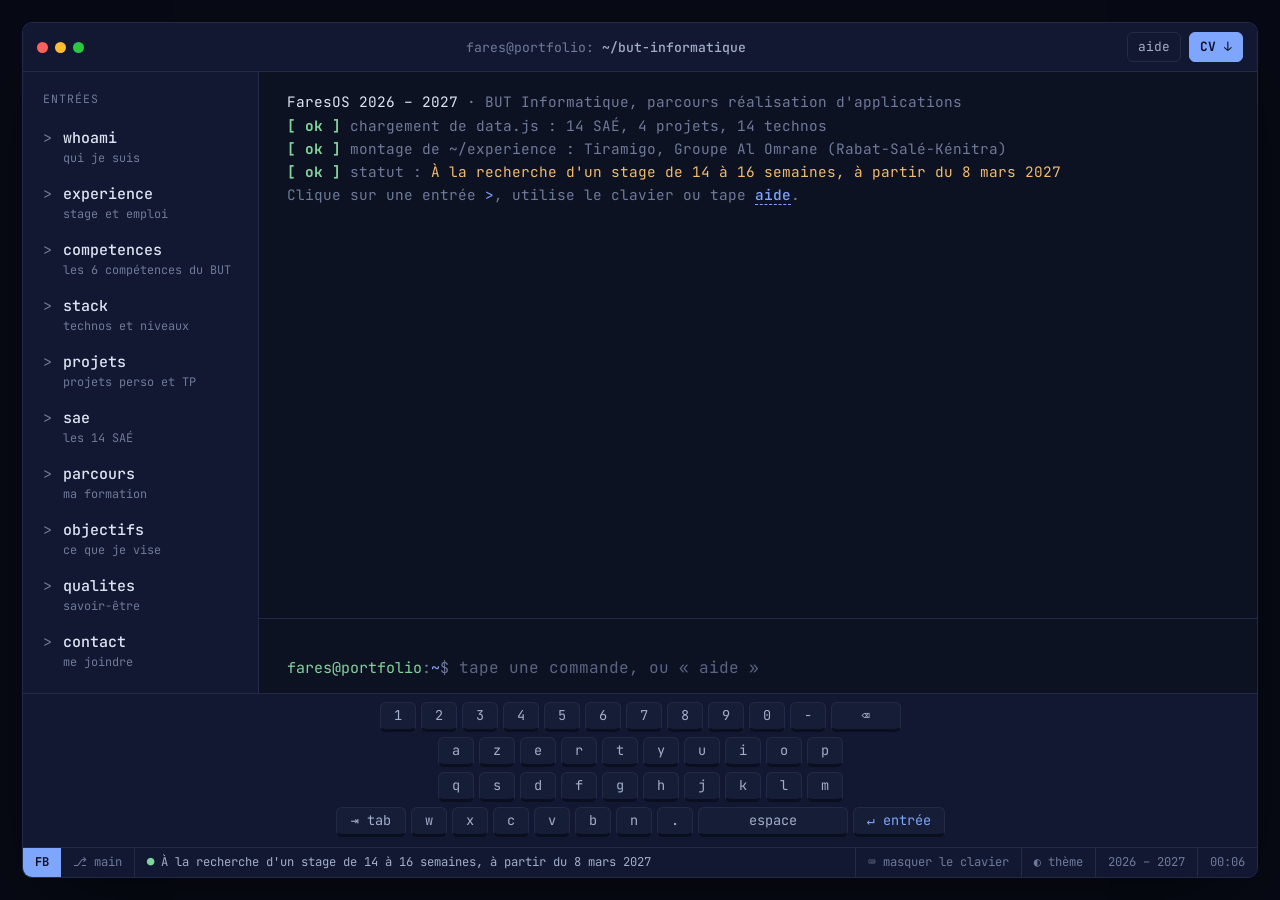
==== commit 368fdf82: "Refonte du portfolio en terminal interactif - Le site devient un terminal : chaque partie du portfol" ====
--- a/competence.html
+++ b/competence.html
@@ -2,17 +2,20 @@
 <html lang="fr">
 <head>
   <meta charset="UTF-8" />
-  <meta name="viewport" content="width=device-width, initial-scale=1.0" />
-  <title>Compétence — Fares BENNANI</title>
+  <meta name="viewport" content="width=device-width, initial-scale=1.0, viewport-fit=cover" />
+  <title>Compétence · Fares BENNANI</title>
+  <meta name="description" content="Portfolio de Fares BENNANI, étudiant en BUT Informatique : un terminal interactif pour parcourir mes compétences, projets, SAÉ et expériences." />
+  <meta name="theme-color" content="#0d1222" />
   <link rel="preconnect" href="https://fonts.googleapis.com" />
   <link rel="preconnect" href="https://fonts.gstatic.com" crossorigin />
-  <link href="https://fonts.googleapis.com/css2?family=Bricolage+Grotesque:opsz,wght@12..96,600;12..96,700&family=Source+Sans+3:wght@400;500;600;700&family=JetBrains+Mono:wght@400&display=swap" rel="stylesheet" />
+  <link href="https://fonts.googleapis.com/css2?family=JetBrains+Mono:wght@400;500;700;800&display=swap" rel="stylesheet" />
   <link rel="stylesheet" href="css/style.css" />
 </head>
 <body data-page="competence">
-  <header class="nav" id="navRoot"></header>
-  <main id="main"></main>
-  <footer class="footer" id="footerRoot"></footer>
+  <noscript>
+    <p>Ce portfolio est un terminal interactif : activez JavaScript pour l'afficher.</p>
+    <p><a href="assets/CV-Fares-BENNANI.pdf">Télécharger le CV</a> · <a href="mailto:fares.bennani29@gmail.com">fares.bennani29@gmail.com</a></p>
+  </noscript>
   <script src="js/data.js"></script>
   <script src="js/app.js"></script>
 </body>
--- a/css/style.css
+++ b/css/style.css
@@ -1,345 +1,460 @@
 /* ============================================================
-   Portfolio — Fares BENNANI
-   Thème clair, professionnel, minimaliste. Nuances de gris +
-   un accent bleu sobre (celui du CV), rationné. Coins nets,
-   interactions discrètes. Typo Bricolage Grotesque (titres) +
-   Source Sans 3 (texte) ; JetBrains Mono réservé au code.
-   Cartes blanches à filet fin, structure par bandes.
+   Portfolio — Fares BENNANI · version terminal
+   Le site est un terminal : on lance des commandes (en les
+   tapant, en cliquant sur les entrées « > » ou sur le clavier
+   fictif) et chaque commande affiche une partie du portfolio.
+   Thèmes : nuit (défaut), ambre (écran phosphore), papier (clair).
+   Une seule police : JetBrains Mono.
    ============================================================ */
 
+/* Disposition : une fenêtre de terminal plein écran
+   (barre de titre / entrées + écran / clavier / barre d'état). */
 :root {
-  /* Surfaces */
-  --bg:        #fcfcfd;
-  --bg-2:      #f2f3f5;   /* bande grise */
-  --surface:   #f2f3f5;   /* cartes sur bande blanche */
-  --surface-2: #e8eaed;   /* survol */
-
-  /* Encre */
-  --ink:      #1a1c20;
-  --ink-soft: #565b66;
-  --meta:     #8a8f9a;
-
-  /* Accent (rationné) */
-  --accent:       #2d5f9e;
-  --accent-deep:  #224a7c;
-  --accent-soft:  rgba(45, 95, 158, 0.10);
-  --accent-faint: rgba(45, 95, 158, 0.06);
-
-  /* Filets */
-  --line:   #e2e5ea;
-  --line-2: #c9ced6;
-
-  /* Jauges */
-  --track: #e1e4e9;
-
-  /* Rayons — nets */
-  --r-sm: 4px;
-  --r-md: 6px;
-  --r-lg: 8px;
-
-  /* Rythme */
-  --maxw:        1080px;
-  --maxw-narrow: 680px;
-  --gutter:      clamp(20px, 5vw, 40px);
-  --pad-top:     clamp(72px, 9vw, 120px);
-  --pad-bottom:  clamp(64px, 8vw, 104px);
-  --gap-payload: clamp(30px, 4vw, 48px);
-
-  /* Type */
-  --font-display: 'Bricolage Grotesque', -apple-system, BlinkMacSystemFont, 'Segoe UI', sans-serif;
-  --font-text:    'Source Sans 3', -apple-system, BlinkMacSystemFont, 'Segoe UI', sans-serif;
-  --font-mono:    'JetBrains Mono', ui-monospace, 'SF Mono', Menlo, monospace;
-
-  --ease: cubic-bezier(0.4, 0, 0.2, 1);
+  /* Thème « nuit » */
+  --bg:        #070a14;   /* fond derrière la fenêtre */
+  --win:       #0d1222;   /* écran du terminal */
+  --win-2:     #121831;   /* panneaux (entrées, barre de titre) */
+  --line:      #222a47;
+  --ink:       #dde4f3;
+  --ink-soft:  #a3aecb;
+  --meta:      #6f7a9a;
+  --accent:    #7ea6ff;   /* invite, liens, commandes */
+  --accent-2:  #f3bb6a;   /* titres, touches pressées */
+  --ok:        #7fd49a;
+  --err:       #ff7f8a;
+  --sel:       rgba(126, 166, 255, 0.22);
+  --key:       #161d36;
+  --key-edge:  #0a0f1f;
+  --glow:      0 0 0 transparent;
+  --scan:      0;
+
+  --font: 'JetBrains Mono', ui-monospace, 'SF Mono', Menlo, Consolas, monospace;
+  --fs: 15px;
+  --r: 10px;
+  --ease: cubic-bezier(0.2, 0.7, 0.2, 1);
+  color-scheme: dark;
+}
+body[data-theme-term="ambre"] {
+  --bg:       #0b0702;
+  --win:      #140d04;
+  --win-2:    #1b1206;
+  --line:     #3a2810;
+  --ink:      #ffd394;
+  --ink-soft: #e0ae68;
+  --meta:     #9c7742;
+  --accent:   #ffb648;
+  --accent-2: #fff0c9;
+  --ok:       #ffd394;
+  --err:      #ff8f5a;
+  --sel:      rgba(255, 182, 72, 0.25);
+  --key:      #22170a;
+  --key-edge: #0d0803;
+  --glow:     0 0 6px rgba(255, 170, 60, 0.45);
+  --scan:     1;
+}
+body[data-theme-term="papier"] {
+  --bg:       #dfe4ee;
+  --win:      #f7f8fb;
+  --win-2:    #eceff6;
+  --line:     #cfd5e2;
+  --ink:      #1b2235;
+  --ink-soft: #46506a;
+  --meta:     #737d96;
+  --accent:   #2d5f9e;
+  --accent-2: #a1520c;
+  --ok:       #1f7a45;
+  --err:      #b3261e;
+  --sel:      rgba(45, 95, 158, 0.16);
+  --key:      #ffffff;
+  --key-edge: #c3cad9;
+  color-scheme: light;
 }
 
 * { margin: 0; padding: 0; box-sizing: border-box; }
-html { scroll-behavior: smooth; }
+html, body { height: 100%; }
 body {
-  font-family: var(--font-text);
+  font-family: var(--font);
+  font-size: var(--fs);
+  line-height: 1.6;
   color: var(--ink);
   background: var(--bg);
-  line-height: 1.55;
   -webkit-font-smoothing: antialiased;
-  text-rendering: optimizeLegibility;
-}
-a { color: inherit; text-decoration: none; }
-::selection { background: var(--accent-soft); }
-:focus-visible { outline: 2px solid var(--accent); outline-offset: 3px; border-radius: var(--r-sm); }
-
-/* ---------- Layout ---------- */
-.container { width: 100%; max-width: var(--maxw); margin: 0 auto; padding: 0 var(--gutter); }
-.container--narrow { max-width: var(--maxw-narrow); }
-.section {
-  padding: var(--pad-top) 0 var(--pad-bottom);
-  background: var(--bg);
-  --surface: #ffffff;
-  --surface-2: #f7f8fa;
-}
-.section--alt { background: var(--bg-2); --surface: #ffffff; --surface-2: #ffffff; }
-
-/* ---------- Reveal ---------- */
-.reveal { opacity: 0; transform: translateY(8px); transition: opacity .5s var(--ease), transform .5s var(--ease); }
-.reveal.is-visible { opacity: 1; transform: none; }
+  overflow: hidden;
+}
+a { color: var(--accent); text-decoration: none; }
+a:hover { text-decoration: underline; text-underline-offset: 3px; }
+button { font: inherit; color: inherit; background: none; border: none; cursor: pointer; }
+::selection { background: var(--sel); }
+:focus-visible { outline: 2px solid var(--accent); outline-offset: 2px; border-radius: 3px; }
+
+/* ============ FENÊTRE ============ */
+.app {
+  height: 100%;
+  padding: clamp(10px, 2vw, 22px);
+  display: flex;
+}
+.term {
+  position: relative;
+  flex: 1;
+  min-width: 0;
+  display: grid;
+  grid-template-columns: minmax(0, 1fr);
+  grid-template-rows: auto minmax(0, 1fr) auto auto;
+  background: var(--win);
+  border: 1px solid var(--line);
+  border-radius: var(--r);
+  overflow: hidden;
+  box-shadow: 0 30px 80px -30px rgba(0, 0, 0, 0.7);
+  max-width: 1440px;
+  margin: 0 auto;
+}
+/* lignes de balayage (thème ambre) */
+.term::after {
+  content: ""; position: absolute; inset: 0; pointer-events: none; z-index: 5;
+  opacity: calc(var(--scan) * 0.55);
+  background: repeating-linear-gradient(to bottom, rgba(0, 0, 0, 0.22) 0 1px, transparent 1px 3px);
+}
+
+/* Barre de titre */
+.bar-title {
+  display: flex; align-items: center; gap: 14px;
+  padding: 9px 14px;
+  background: var(--win-2);
+  border-bottom: 1px solid var(--line);
+  font-size: .82rem; color: var(--meta);
+}
+.dots { display: flex; gap: 7px; flex: none; }
+.dots i { width: 11px; height: 11px; border-radius: 50%; background: var(--line); }
+.dots i:nth-child(1) { background: #ff6159; }
+.dots i:nth-child(2) { background: #ffbd2e; }
+.dots i:nth-child(3) { background: #28c941; }
+.bar-title__path { flex: 1; min-width: 0; text-align: center; white-space: nowrap; overflow: hidden; text-overflow: ellipsis; }
+.bar-title__path b { color: var(--ink-soft); font-weight: 500; }
+.bar-title__actions { display: flex; gap: 8px; flex: none; }
+.tbtn {
+  display: inline-flex; align-items: center; gap: 6px;
+  padding: 4px 10px; border: 1px solid var(--line); border-radius: 6px;
+  color: var(--ink-soft); font-size: .8rem; white-space: nowrap;
+  transition: border-color .15s, color .15s;
+}
+.tbtn:hover { border-color: var(--accent); color: var(--accent); text-decoration: none; }
+.tbtn--solid { background: var(--accent); border-color: var(--accent); color: var(--win); font-weight: 700; }
+.tbtn--solid:hover { color: var(--win); filter: brightness(1.08); }
+
+/* Corps : entrées + écran */
+.body { display: grid; grid-template-columns: 236px minmax(0, 1fr); min-height: 0; }
+
+/* ============ ENTRÉES « > » ============ */
+.entries {
+  border-right: 1px solid var(--line);
+  background: var(--win-2);
+  padding: 14px 10px;
+  overflow-y: auto;
+  display: flex; flex-direction: column; gap: 2px;
+}
+.entries__label { font-size: .72rem; letter-spacing: .08em; text-transform: uppercase; color: var(--meta); padding: 4px 10px 8px; }
+.entry {
+  display: grid; grid-template-columns: 14px 1fr; column-gap: 6px;
+  text-align: left; padding: 7px 10px; border-radius: 6px;
+  transition: background .15s;
+}
+.entry__chev { color: var(--meta); transition: color .15s, transform .2s var(--ease); }
+.entry__name { color: var(--ink); font-weight: 500; }
+.entry__desc { grid-column: 2; font-size: .74rem; color: var(--meta); line-height: 1.35; }
+.entry:hover { background: var(--sel); }
+.entry:hover .entry__chev { color: var(--accent); transform: translateX(2px); }
+.entry.is-active { background: var(--sel); }
+.entry.is-active .entry__chev, .entry.is-active .entry__name { color: var(--accent); }
+.entries__tips { margin-top: auto; padding: 14px 10px 4px; font-size: .72rem; color: var(--meta); line-height: 1.7; }
+.entries__tips kbd { font-family: var(--font); color: var(--ink-soft); border: 1px solid var(--line); border-bottom-width: 2px; border-radius: 4px; padding: 0 5px; }
+
+/* ============ ÉCRAN ============ */
+.screen { display: flex; flex-direction: column; min-width: 0; min-height: 0; }
+.scroll {
+  position: relative;
+  flex: 1; min-height: 0; overflow-y: auto; overflow-x: hidden; overscroll-behavior: contain;
+  padding: 18px max(16px, env(safe-area-inset-right, 0px)) 24px max(16px, 2.2vw);
+  text-shadow: var(--glow);
+  scroll-behavior: smooth;
+}
+.out { padding-bottom: 22px; animation: rise .35s var(--ease) both; }
+.out + .out { border-top: 1px dashed var(--line); padding-top: 16px; }
+@keyframes rise { from { opacity: .001; transform: translateY(6px); } to { opacity: 1; transform: none; } }
+
+.ps1 { color: var(--ok); }
+.ps1 .p-path { color: var(--accent); }
+.ps1 .p-sign { color: var(--meta); }
+.echo { color: var(--ink); margin-bottom: 10px; word-break: break-word; }
+.echo .cmd { color: var(--ink); font-weight: 700; }
+
+/* typo des sorties */
+.h { color: var(--accent-2); font-weight: 700; margin: 18px 0 8px; text-wrap: balance; }
+.h::before { content: "## "; color: var(--meta); font-weight: 400; }
+.h3 { color: var(--ink); font-weight: 700; margin: 16px 0 6px; }
+.h3::before { content: "### "; color: var(--meta); font-weight: 400; }
+.out > .h:first-of-type, .out > .echo + .h { margin-top: 4px; }
+.p { max-width: 76ch; color: var(--ink-soft); }
+.p + .p { margin-top: 10px; }
+.p b, .p strong { color: var(--ink); }
+.p a { font-weight: 500; }
+.muted { color: var(--meta); }
+.acc { color: var(--accent); }
+.acc2 { color: var(--accent-2); }
+.ok { color: var(--ok); }
+.err { color: var(--err); }
+.ink { color: var(--ink); }
+.small { font-size: .85rem; }
+.gap { height: 10px; }
+
+/* commande cliquable dans le texte */
+.run {
+  color: var(--accent); font-weight: 500; text-align: left;
+  border-bottom: 1px dashed currentColor; line-height: 1.35;
+}
+.run:hover { color: var(--accent-2); }
+.chips { display: flex; flex-wrap: wrap; gap: 8px; margin-top: 12px; }
+.chip {
+  display: inline-flex; align-items: center; gap: 6px;
+  padding: 5px 11px; border: 1px solid var(--line); border-radius: 6px;
+  color: var(--ink-soft); font-size: .85rem; transition: border-color .15s, color .15s, background .15s;
+}
+.chip::before { content: "$"; color: var(--meta); }
+.chip--link::before { content: "↗"; }
+.chip--dl::before { content: "↓"; }
+.chip:hover { border-color: var(--accent); color: var(--accent); text-decoration: none; }
+.chip--main { background: var(--accent); border-color: var(--accent); color: var(--win); font-weight: 700; }
+.chip--main::before { color: inherit; opacity: .7; }
+.chip--main:hover { color: var(--win); filter: brightness(1.08); }
+
+/* bannière whoami */
+.banner { margin: 2px 0 14px; }
+.banner__name {
+  font-weight: 800; font-size: clamp(2.1rem, 6vw, 4.4rem); line-height: 1; letter-spacing: -0.04em;
+  color: var(--ink); text-wrap: balance;
+}
+.banner__name span { color: var(--accent); }
+.banner__rule { color: var(--line); white-space: nowrap; overflow: hidden; margin-top: 10px; }
+.cursor-blink { display: inline-block; width: .55em; height: .9em; background: var(--accent); margin-left: .12em; vertical-align: -0.05em; animation: blink 1.1s steps(1) infinite; }
+@keyframes blink { 50% { opacity: 0; } }
+
+/* whoami : texte + photo */
+.who { display: grid; grid-template-columns: minmax(0, 1fr) auto; gap: clamp(16px, 3vw, 36px); align-items: start; max-width: 110ch; }
+.who__main { min-width: 0; }
+.avatar { position: relative; width: clamp(150px, 15vw, 210px); border: 1px solid var(--line); border-radius: 8px; overflow: hidden; background: var(--win-2); }
+.avatar__img, .avatar__px { display: block; width: 100%; aspect-ratio: 1; object-fit: cover; max-width: 100%; }
+.avatar__px { position: absolute; left: 0; right: 0; bottom: 0; height: auto; image-rendering: pixelated; transition: opacity .35s; }
+.avatar__img { opacity: 0; transition: opacity .35s; }
+.avatar.is-sharp .avatar__img { opacity: 1; }
+.avatar.is-sharp .avatar__px { opacity: 0; }
+body[data-theme-term="ambre"] .avatar__img, body[data-theme-term="ambre"] .avatar__px { filter: grayscale(1) sepia(1) saturate(2.2) hue-rotate(-12deg) brightness(.95); }
+
+/* clé / valeur */
+.kv { display: grid; grid-template-columns: max-content minmax(0, 1fr); column-gap: 18px; row-gap: 4px; max-width: 90ch; }
+.kv dt { color: var(--meta); }
+.kv dd { color: var(--ink); min-width: 0; overflow-wrap: anywhere; }
+
+/* listes façon `ls -l` */
+.rows { display: grid; gap: 2px; max-width: 110ch; }
+.row {
+  display: grid; grid-template-columns: var(--c1, 9ch) minmax(0, 1fr) auto; column-gap: 16px; align-items: baseline;
+  text-align: left; padding: 6px 10px; margin: 0 -10px; border-radius: 6px; transition: background .12s;
+}
+.row:hover { background: var(--sel); }
+.row:hover .row__t { color: var(--accent); }
+.row__id { color: var(--accent-2); white-space: nowrap; }
+.row__t { color: var(--ink); min-width: 0; }
+.row__d { display: block; color: var(--meta); font-size: .85rem; line-height: 1.45; margin-top: 2px; }
+.row__x { color: var(--meta); font-size: .8rem; white-space: nowrap; }
+.group { color: var(--meta); margin: 16px 0 6px; }
+.group b { color: var(--ink-soft); font-weight: 500; }
+
+/* jauges ASCII */
+.bars { display: grid; gap: 2px; max-width: 100ch; }
+.brow {
+  display: grid; grid-template-columns: 24ch auto minmax(0, 1fr); column-gap: 14px; align-items: center;
+  text-align: left; padding: 5px 10px; margin: 0 -10px; border-radius: 6px; transition: background .12s;
+}
+.brow:hover { background: var(--sel); }
+.brow:hover .brow__n { color: var(--accent); }
+.brow__n { color: var(--ink); white-space: nowrap; overflow: hidden; text-overflow: ellipsis; }
+.gauge { white-space: nowrap; letter-spacing: -0.02em; font-size: .95em; }
+.g-prev { color: var(--accent); opacity: .55; }
+.g-new { color: var(--accent); }
+.g-empty { color: var(--line); }
+.brow__v { color: var(--meta); font-size: .85rem; white-space: nowrap; font-variant-numeric: tabular-nums; }
+.brow__v b { color: var(--ink); font-weight: 500; }
+.brow__v .lvl-master { color: var(--accent-2); }
+.legend { margin-top: 12px; font-size: .8rem; color: var(--meta); display: flex; flex-wrap: wrap; gap: 6px 18px; }
+
+/* pastilles de niveau (sur 4) */
+.dots4 { letter-spacing: .1em; color: var(--accent); white-space: nowrap; }
+.dots4 .off { color: var(--line); }
+
+/* git log (expériences) */
+.log { display: grid; gap: 16px; max-width: 86ch; }
+.commit { display: grid; grid-template-columns: 1.4ch minmax(0, 1fr); column-gap: 12px; }
+.commit__graph { color: var(--accent-2); position: relative; }
+.commit__graph::after { content: ""; position: absolute; left: .45ch; top: 1.5em; bottom: -18px; border-left: 1px solid var(--line); }
+.commit:last-child .commit__graph::after { display: none; }
+.commit__head { color: var(--accent-2); }
+.commit__head .ref { color: var(--ok); }
+.commit__title { color: var(--ink); font-weight: 700; }
+.commit__date { color: var(--meta); font-size: .85rem; }
+.commit__msg { color: var(--ink-soft); margin-top: 4px; }
+
+/* parcours */
+.timeline { display: grid; gap: 12px; max-width: 86ch; }
+.tl { display: grid; grid-template-columns: 13ch 2ch minmax(0, 1fr); column-gap: 10px; }
+.tl__y { color: var(--meta); font-variant-numeric: tabular-nums; }
+.tl__m { color: var(--meta); }
+.tl.is-now .tl__y, .tl.is-now .tl__m { color: var(--ok); }
+.tl__t { color: var(--ink); font-weight: 500; }
+.tl__d { display: block; color: var(--meta); font-size: .85rem; }
+
+/* tâches / difficultés */
+.cols { display: grid; grid-template-columns: repeat(2, minmax(0, 1fr)); gap: 18px; max-width: 100ch; }
+.todo { list-style: none; display: grid; gap: 4px; }
+.todo li { display: grid; grid-template-columns: 4ch minmax(0, 1fr); color: var(--ink-soft); }
+.todo li::before { content: "[x]"; color: var(--ok); }
+.diff { display: grid; gap: 4px; max-width: 86ch; padding: 10px 14px; border: 1px solid var(--line); border-radius: 8px; margin-bottom: 8px; }
+.diff p { display: grid; grid-template-columns: 6ch minmax(0, 1fr); color: var(--ink-soft); }
+.diff .tag-err { color: var(--err); }
+.diff .tag-ok { color: var(--ok); }
+.lv { display: grid; grid-template-columns: max-content minmax(0, 1fr); column-gap: 18px; row-gap: 4px; }
+.lv b { font-weight: 500; color: var(--ink); }
+
+/* bloc de code */
+.code { margin-top: 8px; padding: 14px 16px; border: 1px solid var(--line); border-radius: 8px; background: var(--win-2); overflow-x: auto; font-size: .85rem; line-height: 1.6; color: var(--ink-soft); max-width: 86ch; }
+.code code { font-family: inherit; white-space: pre; }
+
+/* images */
+.shots { display: grid; grid-template-columns: repeat(auto-fit, minmax(240px, 1fr)); gap: 12px; max-width: 100ch; margin-top: 6px; }
+.shot { border: 1px solid var(--line); border-radius: 8px; overflow: hidden; background: var(--win-2); }
+.shot__bar { font-size: .75rem; color: var(--meta); padding: 5px 10px; border-bottom: 1px solid var(--line); }
+.shot img { display: block; width: 100%; height: auto; max-width: 100%; }
+
+/* démarrage */
+.boot { color: var(--meta); font-size: .9rem; }
+.boot div { animation: none; }
+.boot .ok { font-weight: 700; }
+.skip { margin-top: 8px; font-size: .8rem; color: var(--meta); }
+
+/* ============ INVITE (en bas de l'écran) ============ */
+.dock {
+  border-top: 1px solid var(--line);
+  padding: 10px max(16px, env(safe-area-inset-right, 0px)) 12px max(16px, 2.2vw);
+  background: var(--win);
+}
+.suggest { display: flex; flex-wrap: wrap; align-items: center; gap: 6px; margin-bottom: 8px; font-size: .8rem; color: var(--meta); min-height: 1.4em; }
+.suggest .chip { padding: 2px 9px; font-size: .8rem; }
+.prompt { display: flex; align-items: baseline; gap: 10px; }
+.prompt .ps1 { flex: none; white-space: nowrap; }
+.field { position: relative; flex: 1; min-width: 0; }
+.field input {
+  position: relative; z-index: 1; width: 100%;
+  font: inherit; font-size: 16px; color: var(--ink); caret-color: var(--accent);
+  background: transparent; border: none; outline: none; padding: 0;
+}
+.field input::placeholder { color: var(--meta); opacity: .8; }
+.ghost { position: absolute; inset: 0; font-size: 16px; white-space: pre; overflow: hidden; color: var(--meta); pointer-events: none; }
+.ghost .typed { color: transparent; }
+.ghost .rest { opacity: .7; }
+
+/* ============ CLAVIER FICTIF ============ */
+.kbd {
+  border-top: 1px solid var(--line);
+  background: var(--win-2);
+  padding: 8px max(12px, env(safe-area-inset-right, 0px)) 10px max(12px, env(safe-area-inset-left, 0px));
+  display: grid; gap: 5px; justify-content: center;
+}
+.kbd[hidden] { display: none !important; }
+.krow { display: flex; gap: 5px; justify-content: center; }
+.key {
+  min-width: 36px; height: 30px; padding: 0 8px;
+  display: inline-flex; align-items: center; justify-content: center;
+  background: var(--key); color: var(--ink-soft);
+  border: 1px solid var(--line); border-bottom: 3px solid var(--key-edge); border-radius: 6px;
+  font-size: .85rem; text-transform: lowercase;
+  transition: transform .08s, background .12s, color .12s, border-color .12s, box-shadow .12s;
+  user-select: none; -webkit-user-select: none; touch-action: manipulation;
+}
+.key:hover { color: var(--ink); border-color: var(--meta); }
+.key.is-down {
+  transform: translateY(2px); border-bottom-width: 1px;
+  background: var(--accent-2); color: var(--win); border-color: var(--accent-2);
+  box-shadow: 0 0 18px -2px var(--accent-2);
+}
+.key--wide { min-width: 70px; }
+.key--space { min-width: 150px; }
+.key--enter { min-width: 92px; color: var(--accent); }
+.key .ks { display: none; }
+
+/* ============ BARRE D'ÉTAT ============ */
+.status {
+  display: flex; align-items: center; gap: 0; flex-wrap: nowrap;
+  background: var(--win-2); border-top: 1px solid var(--line);
+  font-size: .76rem; color: var(--meta); overflow: hidden;
+  padding-left: env(safe-area-inset-left, 0px); padding-right: env(safe-area-inset-right, 0px);
+}
+.status > * { padding: 5px 12px; white-space: nowrap; border-right: 1px solid var(--line); }
+.status .mode { background: var(--accent); color: var(--win); font-weight: 700; border-right: none; }
+.status .dispo { flex: 1; min-width: 0; overflow: hidden; text-overflow: ellipsis; color: var(--ink-soft); }
+.status .dispo::before { content: "●"; color: var(--ok); margin-right: 7px; }
+.status button { color: var(--meta); }
+.status button:hover { color: var(--accent); }
+.status .clock { border-right: none; font-variant-numeric: tabular-nums; }
+
+/* ============ RESPONSIVE ============ */
+@media (max-width: 1100px) {
+  .body { grid-template-columns: 200px minmax(0, 1fr); }
+  .entry__desc { display: none; }
+  .key { min-width: 32px; }
+  .key--space { min-width: 110px; }
+}
+@media (max-width: 760px) {
+  :root { --fs: 14px; }
+  .app { padding: 0; }
+  .term { border-radius: 0; border: none; }
+  .bar-title { padding-left: max(12px, env(safe-area-inset-left, 0px)); padding-right: max(12px, env(safe-area-inset-right, 0px)); }
+  .bar-title__path { text-align: left; }
+  .dots { display: none; }
+  .body { grid-template-columns: minmax(0, 1fr); grid-template-rows: auto minmax(0, 1fr); }
+  .entries {
+    flex-direction: row; overflow-x: auto; overflow-y: hidden; gap: 6px;
+    border-right: none; border-bottom: 1px solid var(--line);
+    padding: 8px max(12px, env(safe-area-inset-left, 0px)); scrollbar-width: none;
+  }
+  .entries::-webkit-scrollbar { display: none; }
+  .entries__label, .entries__tips { display: none; }
+  .entry { flex: none; display: flex; gap: 4px; padding: 5px 10px; border: 1px solid var(--line); }
+  .scroll { padding-left: max(16px, env(safe-area-inset-left, 0px)); }
+  .dock { padding-left: max(16px, env(safe-area-inset-left, 0px)); }
+  .prompt .ps1 .p-host { display: none; }
+  .row { grid-template-columns: minmax(0, 1fr) auto; }
+  .row__id { grid-column: 1 / -1; font-size: .8rem; }
+  .brow { grid-template-columns: minmax(0, 1fr) auto; row-gap: 2px; }
+  .brow .gauge { grid-column: 1 / -1; grid-row: 2; }
+  .tl { grid-template-columns: 2ch minmax(0, 1fr); }
+  .tl__y { grid-column: 2; grid-row: 1; font-size: .8rem; }
+  .tl__m { grid-row: 1 / span 2; }
+  .tl__b { grid-column: 2; }
+  .cols { grid-template-columns: minmax(0, 1fr); }
+  .who { grid-template-columns: minmax(0, 1fr); }
+  .avatar { order: -1; width: 132px; }
+  .kv { grid-template-columns: minmax(0, 1fr); }
+  .kv dt { margin-top: 6px; }
+  .kbd { gap: 5px; padding-top: 8px; padding-bottom: 8px; }
+  .krow { gap: 4px; }
+  .key { min-width: 0; flex: 1; height: 38px; padding: 0 2px; font-size: .9rem; }
+  .key--wide, .key--enter { flex: 1.4; }
+  .key--space { flex: 2.6; min-width: 0; }
+  .key .kl, .status .kl { display: none; }
+  .key .ks { display: inline; }
+  .status .mode, .status .clock { display: none; }
+  .prompt .ps1 .p-colon { display: none; }
+  .brow__n { white-space: normal; }
+  .status .branch, .status .enc { display: none; }
+}
 @media (prefers-reduced-motion: reduce) {
-  html { scroll-behavior: auto; }
-  .reveal { opacity: 1; transform: none; transition: none; }
-  * { transition-duration: .001ms !important; animation-duration: .001ms !important; }
-}
-
-/* ============ NAV ============ */
-.nav {
-  position: sticky; top: 0; z-index: 50;
-  background: var(--bg);
-  border-bottom: 1px solid var(--line);
-}
-.nav__inner {
-  max-width: var(--maxw); margin: 0 auto; padding: 0 var(--gutter);
-  height: 62px; display: flex; align-items: center; justify-content: space-between;
-}
-.nav__brand { font-family: var(--font-display); font-weight: 600; font-size: 1.02rem; letter-spacing: -0.01em; }
-.nav__brand b { color: var(--accent); font-weight: 600; }
-.nav__links { display: flex; gap: 28px; }
-.nav__links a { position: relative; font-size: .9rem; color: var(--ink-soft); transition: color .2s var(--ease); }
-.nav__links a::before {
-  content: ""; position: absolute; left: -10px; top: 50%; width: 4px; height: 4px;
-  border-radius: 1px; background: var(--accent); transform: translateY(-50%);
-  opacity: 0; transition: opacity .18s var(--ease);
-}
-.nav__links a:hover { color: var(--ink); }
-.nav__links a.is-active { color: var(--ink); }
-.nav__links a.is-active::before { opacity: 1; }
-.nav__right { display: flex; align-items: center; gap: 22px; }
-.nav__cv { font-size: .82rem; font-weight: 600; color: #fff; background: var(--accent); padding: 7px 14px; border-radius: var(--r-sm); transition: background .18s var(--ease); white-space: nowrap; }
-.nav__cv:hover { background: var(--accent-deep); }
-.nav__toggle { display: none; flex-direction: column; gap: 5px; background: none; border: none; cursor: pointer; padding: 6px; }
-.nav__toggle span { width: 22px; height: 1.5px; background: var(--ink); transition: transform .25s var(--ease), opacity .25s var(--ease); }
-.nav__toggle.is-open span:nth-child(1) { transform: translateY(3.25px) rotate(45deg); }
-.nav__toggle.is-open span:nth-child(2) { transform: translateY(-3.25px) rotate(-45deg); }
-
-/* ============ HERO ============ */
-.hero { padding: clamp(80px, 11vw, 140px) 0 clamp(64px, 8vw, 104px); border-bottom: 1px solid var(--line); }
-.hero__eyebrow { font-family: var(--font-mono); font-size: .8rem; letter-spacing: .02em; color: var(--accent); margin-bottom: 22px; }
-.hero__title { font-family: var(--font-display); font-weight: 700; font-size: clamp(2.8rem, 7.4vw, 5.2rem); line-height: 1; letter-spacing: -0.03em; }
-.hero__accroche { font-family: var(--font-display); font-weight: 600; font-size: clamp(1.35rem, 3.4vw, 2.05rem); line-height: 1.15; letter-spacing: -0.02em; color: var(--accent); margin-top: 16px; }
-.hero__lede { max-width: 56ch; margin-top: 22px; font-size: 1.175rem; line-height: 1.6; color: var(--ink-soft); }
-.hero__inline-link { color: var(--accent); font-weight: 600; text-decoration: none; border-bottom: 1.5px solid transparent; transition: border-color .15s; }
-.hero__inline-link:hover { border-bottom-color: var(--accent); }
-.hero__actions { display: flex; gap: 12px; align-items: center; flex-wrap: wrap; margin-top: 36px; }
-
-/* ============ BOUTONS (discrets, coins nets) ============ */
-.btn { display: inline-flex; align-items: center; gap: 7px; padding: 11px 18px; border-radius: var(--r-sm); font-size: .925rem; font-weight: 600; transition: background .18s var(--ease), color .18s var(--ease); }
-.btn--primary { background: var(--accent); color: #fff; }
-.btn--primary:hover { background: var(--accent-deep); }
-.btn--ghost { color: var(--accent); padding: 11px 12px; }
-.btn--ghost:hover { background: var(--accent-soft); }
-
-/* ============ EN-TÊTE DE SECTION ============ */
-.section__head { margin-bottom: var(--gap-payload); }
-.section__title { font-family: var(--font-display); font-weight: 700; font-size: clamp(1.8rem, 4vw, 2.6rem); line-height: 1.1; letter-spacing: -0.025em; }
-.section__intro { max-width: 620px; margin-top: 14px; font-size: 1.15rem; line-height: 1.6; color: var(--ink-soft); }
-
-/* Prose */
-.prose { font-size: 1.15rem; line-height: 1.75; color: var(--ink-soft); }
-.prose strong { color: var(--ink); font-weight: 600; }
-.prose + .prose { margin-top: 16px; }
-
-/* ============ GRILLES & CARTES ============ */
-.grid { display: grid; grid-template-columns: repeat(auto-fit, minmax(260px, 1fr)); gap: clamp(14px, 2vw, 20px); }
-.card { background: var(--surface); border: 1px solid var(--line); border-radius: var(--r-lg); padding: clamp(24px, 2.8vw, 34px); }
-.card__title { font-family: var(--font-display); font-size: 1.2rem; font-weight: 600; margin-bottom: 10px; }
-.card p { color: var(--ink-soft); font-size: 1.05rem; line-height: 1.6; }
-
-/* Projet — axes */
-.features { display: grid; grid-template-columns: repeat(auto-fit, minmax(220px, 1fr)); gap: clamp(14px, 2vw, 20px); }
-.feature { background: var(--surface); border: 1px solid var(--line); border-radius: var(--r-lg); padding: clamp(22px, 2.4vw, 30px); }
-.feature__title { font-family: var(--font-display); font-size: 1.18rem; font-weight: 600; margin-bottom: 8px; }
-.feature p { color: var(--ink-soft); font-size: .98rem; line-height: 1.55; }
-
-/* ============ TIMELINE ============ */
-.timeline { display: flex; flex-direction: column; gap: clamp(34px, 5vw, 52px); }
-.timeline__item { display: grid; grid-template-columns: minmax(110px, auto) 1fr; gap: clamp(16px, 3vw, 36px); align-items: start; }
-.timeline__year { justify-self: start; font-size: .95rem; font-weight: 600; font-variant-numeric: tabular-nums; color: var(--ink-soft); padding: 2px 0; white-space: nowrap; }
-.timeline__year--now { color: var(--accent); }
-.timeline__body h3 { display: flex; align-items: center; gap: 9px; font-family: var(--font-display); font-weight: 600; font-size: 1.22rem; margin-bottom: 5px; }
-.timeline__body h3::before { content: ""; flex: none; width: 6px; height: 6px; border-radius: 1px; background: var(--accent); }
-.timeline__body p { color: var(--ink-soft); max-width: 620px; line-height: 1.6; }
-
-/* ============ ÉVOLUTION ============ */
-.evolution { display: grid; grid-template-columns: 1fr auto 1fr; gap: 20px; align-items: stretch; }
-.evolution__col { background: var(--surface); border: 1px solid var(--line); border-radius: var(--r-lg); padding: clamp(24px, 2.8vw, 34px); }
-.evolution__tag { display: inline-block; font-size: .85rem; font-weight: 600; color: var(--ink-soft); background: var(--surface-2); padding: 4px 10px; border-radius: var(--r-sm); margin-bottom: 14px; }
-.evolution__tag--now { background: var(--accent); color: #fff; }
-.evolution__col p { color: var(--ink-soft); line-height: 1.6; }
-.evolution__arrow { align-self: center; font-size: 1.4rem; color: var(--meta); }
-
-/* ============ COMPÉTENCES ============ */
-.skills { display: grid; grid-template-columns: repeat(2, 1fr); gap: clamp(12px, 1.6vw, 18px); }
-.skill { display: flex; flex-direction: column; gap: 12px; text-align: left; background: var(--surface); border: 1px solid var(--line); border-radius: var(--r-lg); padding: 20px 22px; color: inherit; cursor: pointer; transition: border-color .18s var(--ease); }
-.skill:hover { border-color: var(--line-2); }
-.skill__head { display: flex; align-items: baseline; justify-content: space-between; gap: 12px; }
-.skill__name { font-family: var(--font-display); font-size: 1.15rem; font-weight: 600; }
-.skill__level { font-size: .85rem; font-weight: 500; color: var(--meta); }
-.skill__level--master { color: var(--accent); }
-.skill__track { position: relative; height: 5px; border-radius: 999px; background: var(--track); }
-.skill__fill { position: absolute; inset: 0 auto 0 0; width: var(--now); border-radius: 999px; background: var(--accent); transform-origin: left; transform: scaleX(0); transition: transform .7s var(--ease); }
-.reveal.is-visible .skill__fill, .skill.is-visible .skill__fill { transform: scaleX(1); }
-.skill__before { position: absolute; top: 50%; left: var(--before); width: 9px; height: 9px; border-radius: 50%; background: var(--bg); box-shadow: 0 0 0 2px var(--meta) inset; transform: translate(-50%, -50%); }
-.skill__scale { display: flex; justify-content: space-between; gap: 8px; font-size: .85rem; font-variant-numeric: tabular-nums; color: var(--meta); }
-.skill__pt--now { color: var(--accent); }
-.skill__pt--new { color: var(--accent); font-weight: 600; }
-.skill__cue { font-size: .8rem; font-weight: 600; color: var(--accent); opacity: 0; transition: opacity .18s var(--ease); }
-.skill:hover .skill__cue { opacity: 1; }
-
-/* Savoir-être */
-.softskills { display: flex; flex-wrap: wrap; align-items: center; gap: 9px; margin-top: 32px; }
-.softskills__label { font-size: .95rem; font-weight: 600; color: var(--ink); margin-right: 6px; }
-.chip { display: inline-block; font-size: .9rem; font-weight: 500; color: var(--ink); background: var(--surface); border: 1px solid var(--line); border-radius: var(--r-sm); padding: 6px 12px; transition: background .18s var(--ease), color .18s var(--ease); }
-a.chip:hover { background: var(--accent-soft); color: var(--accent); }
-.softskill-btn { border: none; cursor: pointer; font-family: inherit; -webkit-appearance: none; appearance: none; }
-button.chip:hover { background: var(--accent-soft); color: var(--accent); }
-.softskill-btn.is-active { background: var(--accent); border-color: var(--accent); color: #fff; }
-.softskill-detail { margin-top: 18px; background: var(--surface); border: 1px solid var(--line); border-radius: var(--r-md); padding: 16px 20px; }
-
-/* ============ SAÉ ============ */
-.sae-group + .sae-group { margin-top: clamp(34px, 5vw, 60px); }
-.sae-group__title { display: flex; align-items: baseline; gap: 12px; margin-bottom: 18px; }
-.sae-group__name { font-family: var(--font-display); font-size: 1.35rem; font-weight: 700; letter-spacing: -0.02em; }
-.sae-group__range { font-size: .9rem; color: var(--meta); }
-.sae-card { display: flex; flex-direction: column; background: var(--surface); border: 1px solid var(--line); border-radius: var(--r-lg); padding: 22px; transition: border-color .18s var(--ease); }
-.sae-card:hover { border-color: var(--line-2); }
-.sae-card__id { font-size: .85rem; font-weight: 600; color: var(--accent); }
-.sae-card__title { font-family: var(--font-display); font-size: 1.1rem; font-weight: 600; margin: 9px 0 7px; }
-.sae-card__desc { color: var(--ink-soft); font-size: .98rem; line-height: 1.55; flex: 1; }
-.sae-card__more { margin-top: 16px; display: flex; gap: 14px; font-size: .85rem; font-weight: 600; color: var(--accent); }
-.sae-card__more .mono { font-weight: 400; color: var(--meta); }
-
-/* ============ PAGES DÉTAIL ============ */
-.detail__hero { padding: clamp(48px, 7vw, 88px) 0 clamp(34px, 5vw, 52px); background: var(--bg-2); border-bottom: 1px solid var(--line); --surface: #ffffff; }
-.detail__back { display: inline-block; font-size: .875rem; font-weight: 600; color: var(--accent); margin-bottom: 24px; }
-.detail__meta { font-size: .9rem; color: var(--meta); }
-.detail__meta .is-master { color: var(--accent); }
-.detail__title { font-family: var(--font-display); font-weight: 700; font-size: clamp(2.1rem, 5vw, 3.4rem); line-height: 1.05; letter-spacing: -0.035em; margin-top: 10px; }
-.detail__tagline { font-size: 1.18rem; color: var(--ink-soft); margin-top: 12px; max-width: 640px; }
-.detail__tags { display: flex; flex-wrap: wrap; gap: 9px; margin-top: 22px; }
-.detail__actions { display: flex; flex-wrap: wrap; gap: 12px; margin-top: 26px; }
-.detail h2 { font-family: var(--font-display); font-size: 1.4rem; font-weight: 700; letter-spacing: -0.02em; margin: 40px 0 12px; }
-.detail h2:first-child { margin-top: 0; }
-.detail .prose { color: var(--ink-soft); }
-.points { margin: 0; padding-left: 20px; color: var(--ink-soft); }
-.points li { font-size: 1.05rem; line-height: 1.6; margin-bottom: 7px; }
-.projet__img { width: 100%; border-radius: var(--r-md); margin: 8px 0 24px; display: block; }
-.projet__img-placeholder { width: 100%; min-height: 220px; background: var(--bg-2); border: 1px dashed var(--line-2); border-radius: var(--r-md); display: flex; align-items: center; justify-content: center; color: var(--meta); font-size: 0.95rem; margin: 8px 0 24px; }
-.chip--solid { background: var(--accent); color: #fff; }
-.chip--mono { font-family: var(--font-mono); font-size: .8rem; }
-
-/* Preuve (callout sans titre) */
-.proofnote { position: relative; background: var(--surface); border: 1px solid var(--line); border-radius: var(--r-md); padding: 15px 17px 15px 32px; margin-bottom: 8px; color: var(--ink); font-size: 1.05rem; line-height: 1.6; }
-.proofnote::before { content: ""; position: absolute; left: 15px; top: 22px; width: 6px; height: 6px; border-radius: 1px; background: var(--accent); }
-
-/* Extrait de code (clair) */
-.codeblock { margin: 0; background: var(--bg-2); color: #20242c; border-radius: var(--r-md); padding: 18px 20px; overflow-x: auto; font-family: var(--font-mono); font-size: .82rem; line-height: 1.65; }
-.codeblock code { font-family: inherit; white-space: pre; }
-
-/* Réfs projets (page compétence) */
-.reflist { display: grid; gap: 12px; }
-.refcard { background: var(--surface); border: 1px solid var(--line); border-radius: var(--r-md); padding: 20px 22px; }
-.refcard__title { font-family: var(--font-display); font-size: 1.1rem; font-weight: 600; }
-.refcard__desc { color: var(--ink-soft); margin-top: 5px; line-height: 1.55; }
-.refcard__actions { display: flex; flex-wrap: wrap; gap: 18px; margin-top: 13px; font-size: .875rem; font-weight: 600; }
-.refcard__actions a { color: var(--accent); }
-
-/* ============ FOOTER ============ */
-.footer { padding: clamp(48px, 6vw, 72px) 0 48px; background: var(--bg); border-top: 1px solid var(--line); }
-.footer__name { font-family: var(--font-display); font-weight: 700; font-size: 1.25rem; letter-spacing: -0.02em; }
-.footer__meta { color: var(--meta); font-size: .9rem; margin: 7px 0 20px; }
-.footer__links { display: flex; flex-wrap: wrap; gap: 22px; }
-.footer__links a { font-size: .9rem; color: var(--ink-soft); transition: color .18s var(--ease); }
-.footer__links a:hover { color: var(--accent); }
-
-/* ============ RESPONSIVE ============ */
-@media (max-width: 760px) {
-  .nav__links {
-    position: fixed; inset: 62px 0 auto 0; flex-direction: column; gap: 0;
-    background: var(--bg); border-bottom: 1px solid var(--line);
-    padding: 8px 0; transform: translateY(-130%); transition: transform .3s var(--ease);
-  }
-  .nav__links.is-open { transform: translateY(0); }
-  .nav__links a { padding: 14px var(--gutter); }
-  .nav__links a::before { display: none; }
-  .nav__toggle { display: flex; }
-  .skills { grid-template-columns: 1fr; }
-  .evolution { grid-template-columns: 1fr; }
-  .evolution__arrow { transform: rotate(90deg); justify-self: center; }
-  .timeline__item { grid-template-columns: 1fr; gap: 12px; }
-}
-
-/* ============ HÉRO (présentation) ============ */
-.hero__grid { display: grid; grid-template-columns: 1fr auto; gap: clamp(28px, 5vw, 72px); align-items: center; }
-.hero__status { display: inline-flex; align-items: center; gap: 9px; font-size: 1rem; font-weight: 500; color: var(--ink-soft); margin-bottom: 18px; }
-.hero__status::before { content: ""; width: 8px; height: 8px; border-radius: 50%; background: #2f9e5b; }
-.hero__contacts { display: flex; flex-wrap: wrap; gap: 20px; margin-top: 26px; font-size: .9rem; }
-.hero__contacts a { color: var(--ink-soft); transition: color .18s var(--ease); }
-.hero__contacts a:hover { color: var(--accent); }
-.hero__avatar { position: relative; width: clamp(150px, 20vw, 230px); aspect-ratio: 1; border-radius: var(--r-lg); overflow: hidden; background: var(--surface-2); flex-shrink: 0; }
-.hero__avatar-fb { position: absolute; inset: 0; display: flex; align-items: center; justify-content: center; font-family: var(--font-display); font-weight: 700; font-size: clamp(2.4rem, 5vw, 3.6rem); color: var(--meta); letter-spacing: -0.03em; }
-.hero__avatar img { position: relative; width: 100%; height: 100%; object-fit: cover; display: block; }
-
-/* ============ COMPÉTENCES (les 6) ============ */
-.comps { display: grid; grid-template-columns: repeat(auto-fit, minmax(290px, 1fr)); gap: clamp(14px, 2vw, 20px); }
-.comp { display: flex; flex-direction: column; background: var(--surface); border: 1px solid var(--line); border-radius: var(--r-lg); padding: clamp(22px, 2.4vw, 28px); transition: border-color .18s var(--ease); }
-.comp:hover { border-color: var(--line-2); }
-.comp__top { display: flex; align-items: center; justify-content: space-between; gap: 12px; }
-.comp__name { font-family: var(--font-display); font-size: 1.35rem; font-weight: 700; letter-spacing: -0.02em; }
-.comp__full { font-size: .98rem; font-weight: 600; color: var(--ink); margin-top: 10px; line-height: 1.4; }
-.comp__short { font-size: .92rem; color: var(--ink-soft); margin-top: 8px; line-height: 1.55; flex-grow: 1; }
-.comp__level { font-size: .9rem; font-weight: 500; color: var(--meta); margin-top: 16px; }
-.comp__level b { color: var(--accent); font-weight: 500; }
-.comp__cue { font-size: .85rem; font-weight: 600; color: var(--accent); margin-top: 12px; }
-
-/* pastilles de niveau (sur 4) */
-.dots { display: inline-flex; gap: 4px; }
-.dot { width: 7px; height: 7px; border-radius: 50%; background: var(--track); }
-.dot--on { background: var(--accent); box-shadow: none; }
-
-/* page détail compétence */
-.comp-level { display: flex; align-items: center; gap: 14px; margin-top: 22px; font-size: .95rem; color: var(--ink-soft); }
-.comp-level b { color: var(--accent); font-weight: 500; }
-.reflect { display: grid; gap: 14px; margin-top: 6px; }
-.reflect__q { background: var(--surface); border: 1px solid var(--line); border-radius: var(--r-md); padding: 20px 22px; }
-.reflect__q h3 { font-family: var(--font-display); font-size: 1.05rem; font-weight: 600; margin-bottom: 7px; }
-
-/* projet pro — compléments */
-.projetplus { display: grid; grid-template-columns: 1fr 1fr; gap: clamp(16px, 2.5vw, 28px); margin-top: clamp(22px, 3vw, 34px); }
-.projetplus__col { background: var(--surface); border: 1px solid var(--line); border-radius: var(--r-lg); padding: clamp(20px, 2.4vw, 28px); }
-.projetplus__title { font-family: var(--font-display); font-size: 1.1rem; font-weight: 600; margin-bottom: 12px; }
-
-/* SAÉ détail — tâches, difficultés, niveaux avant/après */
-.taches { display: grid; grid-template-columns: 1fr 1fr; gap: clamp(16px, 2.5vw, 28px); }
-.taches__t { font-size: .95rem; font-weight: 600; color: var(--accent); margin-bottom: 10px; }
-.diff { background: var(--surface); border: 1px solid var(--line); border-radius: var(--r-md); padding: 18px 20px; margin-bottom: 12px; }
-.diff .prose { font-size: 1rem; }
-.diff .prose + .prose { margin-top: 8px; }
-.diff .prose b { color: var(--ink); }
-.niveaux { display: grid; gap: 8px; margin-top: 16px; }
-.niveau { display: flex; align-items: center; justify-content: space-between; gap: 14px; background: var(--surface); border: 1px solid var(--line); border-radius: var(--r-sm); padding: 11px 16px; }
-.niveau__c { font-weight: 600; color: var(--accent); }
-.niveau__ba { font-size: .92rem; color: var(--meta); }
-.niveau__ba b { color: var(--ink); font-weight: 500; }
-.reflist--one { margin: 18px 0; }
-
-/* texte justifié pour les paragraphes longs (les textes courts des cartes restent alignés à gauche) */
-.prose, .hero__lede, .card p, .feature p {
-  text-align: justify; -webkit-hyphens: auto; hyphens: auto;
-}
-.prose a { color: var(--accent); font-weight: 500; }
-.prose a:hover { color: var(--accent-deep, var(--accent)); text-decoration: underline; }
-.objectifs__sub { font-family: var(--font-display); font-size: 1.2rem; font-weight: 600; margin: 28px 0 12px; letter-spacing: -0.01em; }
-
-@media (max-width: 760px) {
-  .hero__grid { grid-template-columns: 1fr; }
-  .hero__avatar { order: -1; width: clamp(120px, 38vw, 170px); }
-  .comps { grid-template-columns: 1fr; }
-  .projetplus { grid-template-columns: 1fr; }
-  .taches { grid-template-columns: 1fr; }
-}
+  * { animation: none !important; transition: none !important; scroll-behavior: auto !important; }
+}
